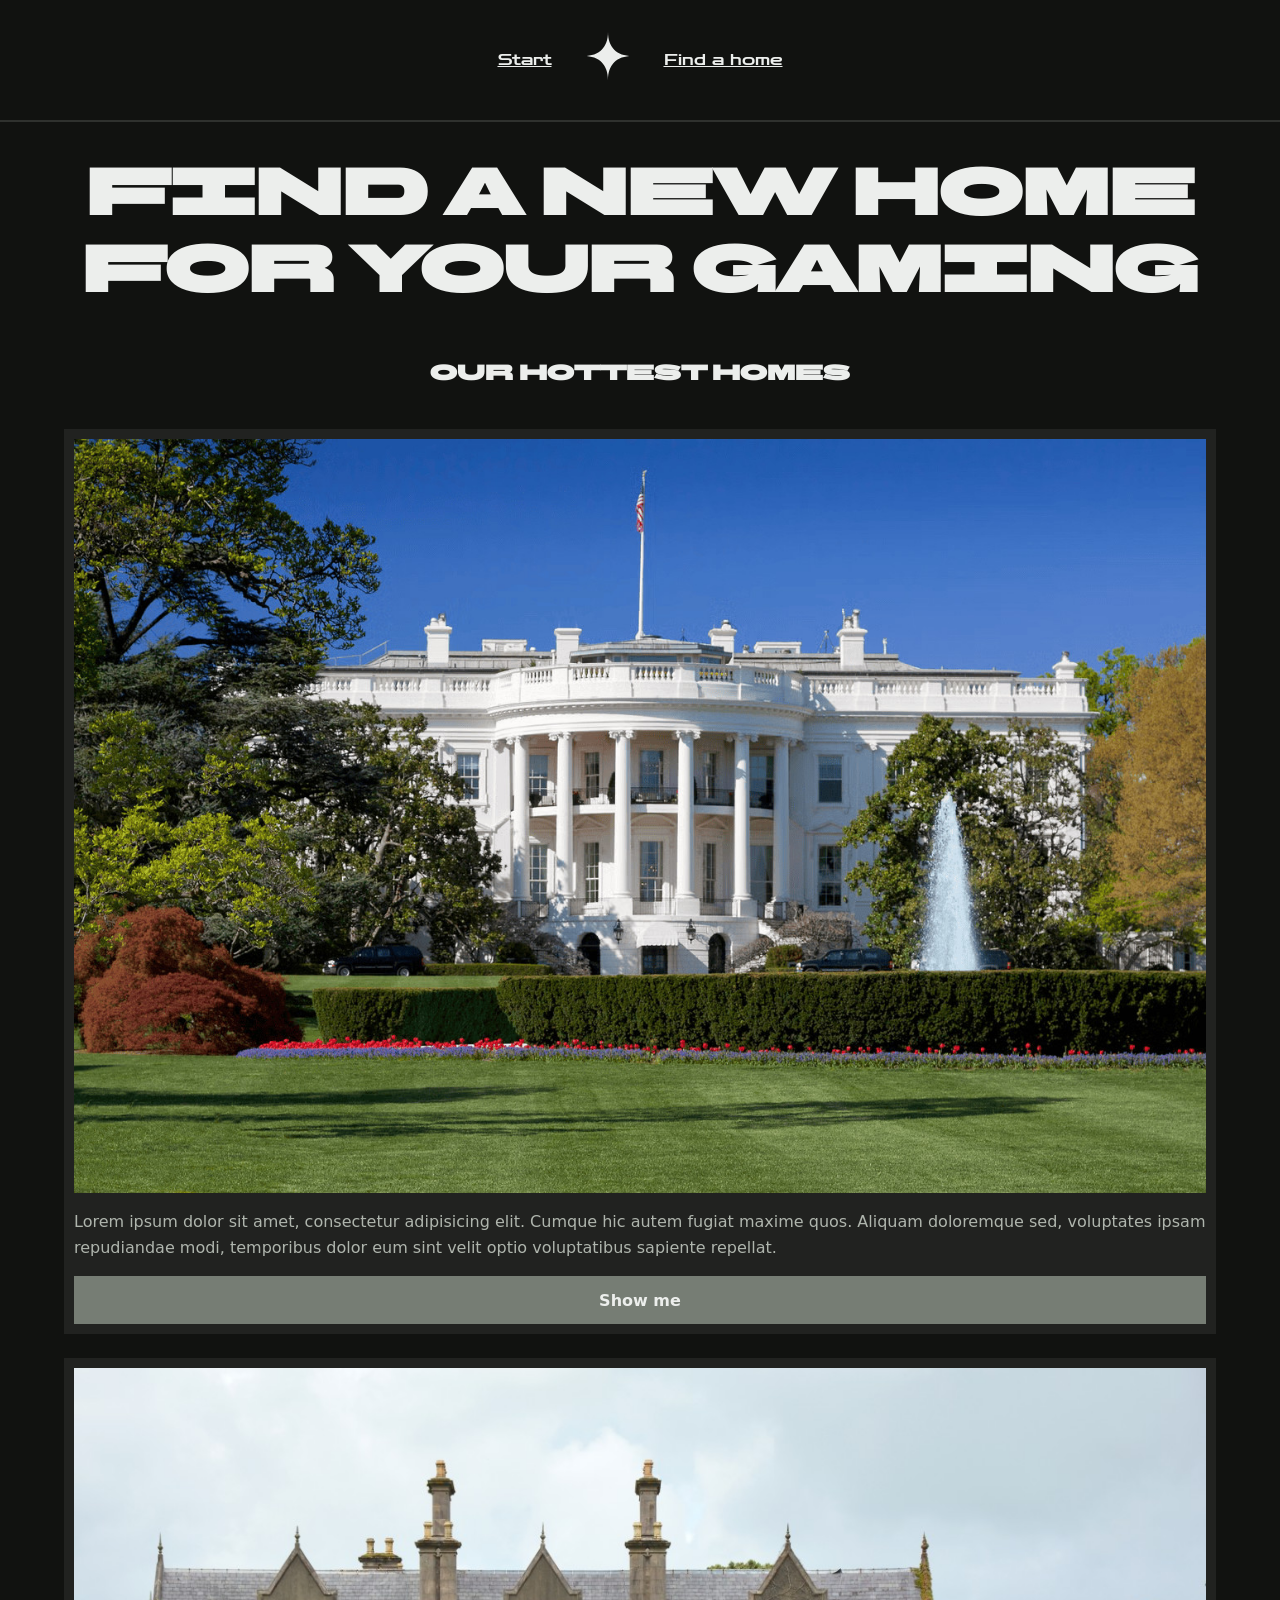
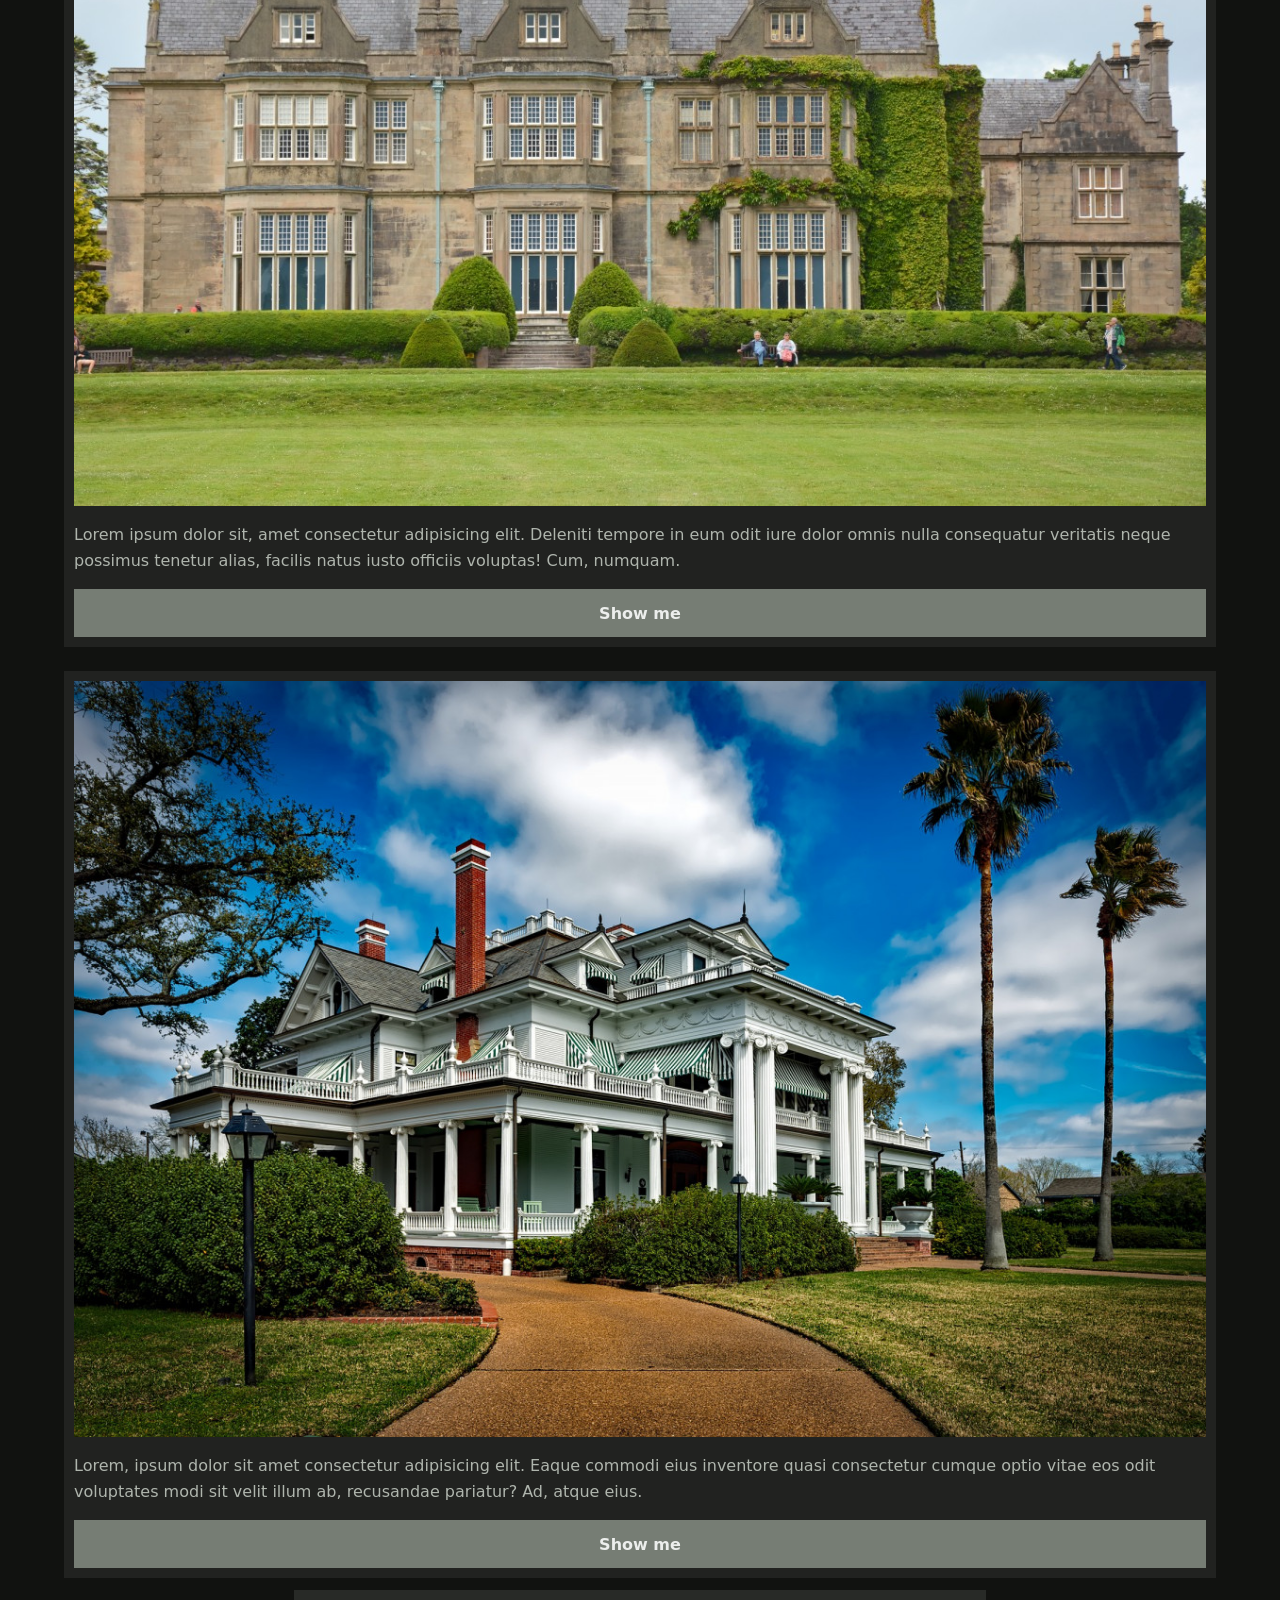
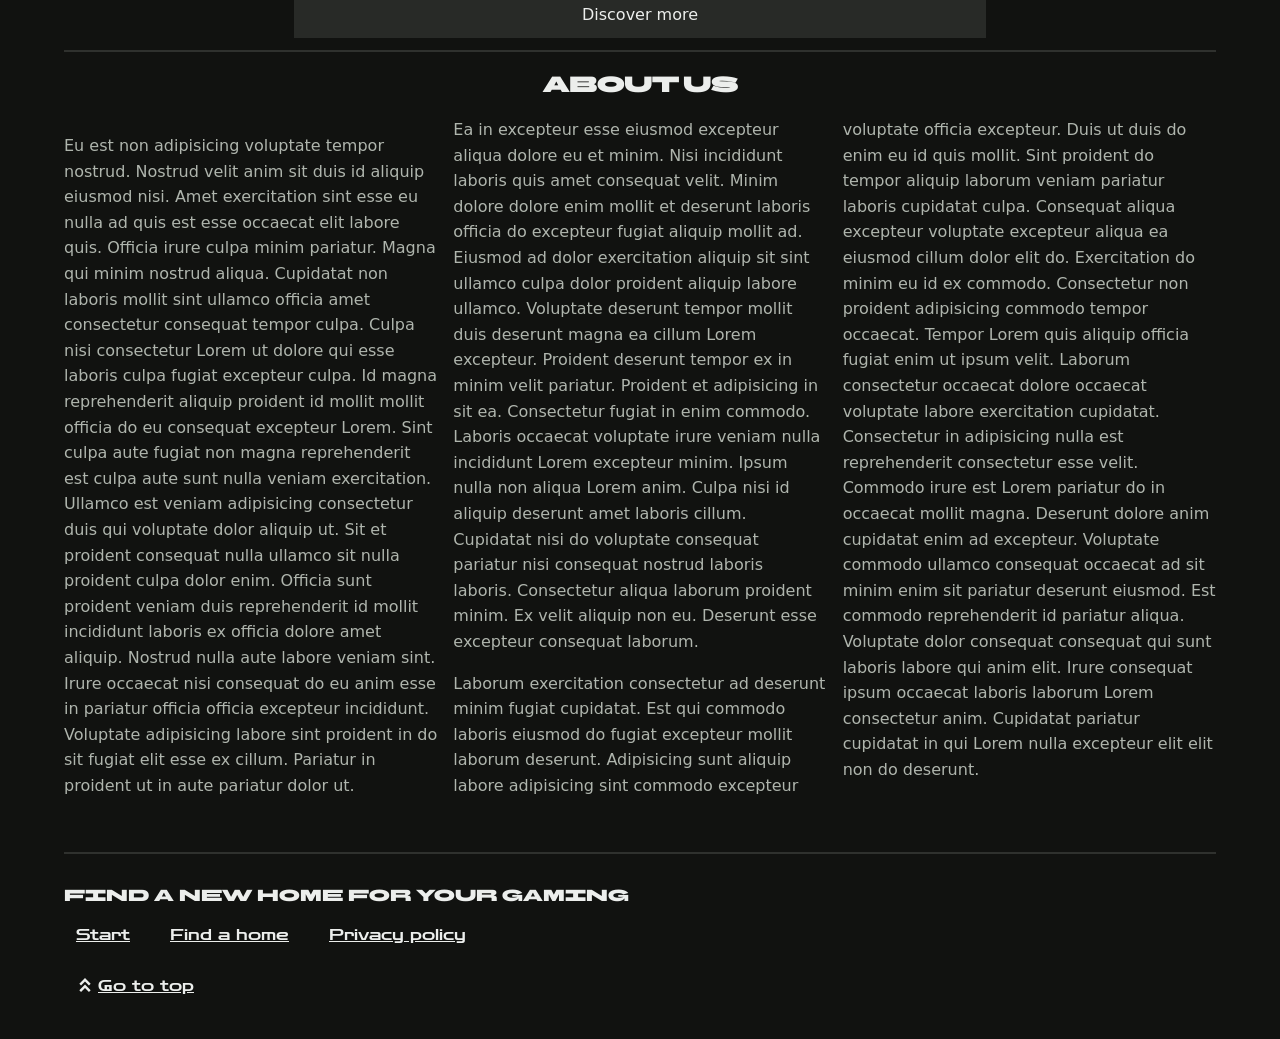
==== index.html @ 8af38e70 "Modify hero and add "About us" section" ====
<!doctype html>
<html lang="en">
	<head>
		<meta charset="UTF-8" />
		<meta name="viewport" content="width=device-width, initial-scale=1.0" />
		<title>RUNNING GRAVITY</title>
		<link rel="icon" type="image/svg+xml" href="/favicon.svg" />

		<link rel="stylesheet" href="styles/global.css" />
		<link rel="stylesheet" href="styles/index.css" />
	</head>
	<body>
		<header id="top">
			<nav>
				<ul>
					<li><a href="/">Start</a></li>
					<li>
						<a href="/" class="logo">
							<svg
								fill="none"
								height="48"
								viewBox="0 0 48 48"
								width="48"
								xmlns="http://www.w3.org/2000/svg"
							>
								<title>Running Gravity logo</title>
								<path
									clip-rule="evenodd"
									d="m0 24c15.2548 0 24-8.7452 24-24 0 15.2548 8.7452 24 24 24-15.2548 0-24 8.7452-24 24 0-15.2548-8.7452-24-24-24z"
									fill="currentcolor"
									fill-rule="evenodd"
								/>
							</svg>
						</a>
					</li>
					<li><a href="/homes.html">Find a home</a></li>
				</ul>
			</nav>
		</header>
		<main>
			<h1>Find a new home for your gaming</h1>
			<section class="hero">
				<h2>Our hottest homes</h2>

				<div class="card-holder">
					<div class="card">
						<img src="images/white-house.jpg" alt="" />
						<div>
							<p>
								Lorem ipsum dolor sit amet, consectetur
								adipisicing elit. Cumque hic autem fugiat maxime
								quos. Aliquam doloremque sed, voluptates ipsam
								repudiandae modi, temporibus dolor eum sint
								velit optio voluptatibus sapiente repellat.
							</p>

							<div class="buttons">
								<a class="btn btn-primary" href="/buy.html">
									Show me
								</a>
							</div>
						</div>
					</div>
					<div class="card">
						<img src="images/manor-house.jpg" alt="" />
						<div>
							<p>
								Lorem ipsum dolor sit, amet consectetur
								adipisicing elit. Deleniti tempore in eum odit
								iure dolor omnis nulla consequatur veritatis
								neque possimus tenetur alias, facilis natus
								iusto officiis voluptas! Cum, numquam.
							</p>
							<div class="buttons">
								<a class="btn btn-primary" href="/buy.html">
									Show me
								</a>
							</div>
						</div>
					</div>
					<div class="card">
						<img src="images/historic-palm-trees.jpg" alt="" />
						<div>
							<p>
								Lorem, ipsum dolor sit amet consectetur
								adipisicing elit. Eaque commodi eius inventore
								quasi consectetur cumque optio vitae eos odit
								voluptates modi sit velit illum ab, recusandae
								pariatur? Ad, atque eius.
							</p>
							<div class="buttons">
								<a class="btn btn-primary" href="/buy.html">
									Show me
								</a>
							</div>
						</div>
					</div>
				</div>

				<div class="buttons" id="discover">
					<a class="btn btn-secondary" href="/homes.html">
						Discover more
					</a>
				</div>
			</section>

			<section class="information">
				<h2>About Us</h2>

				<div>
					<p>
						Eu est non adipisicing voluptate tempor nostrud. Nostrud
						velit anim sit duis id aliquip eiusmod nisi. Amet
						exercitation sint esse eu nulla ad quis est esse
						occaecat elit labore quis. Officia irure culpa minim
						pariatur. Magna qui minim nostrud aliqua. Cupidatat non
						laboris mollit sint ullamco officia amet consectetur
						consequat tempor culpa. Culpa nisi consectetur Lorem ut
						dolore qui esse laboris culpa fugiat excepteur culpa. Id
						magna reprehenderit aliquip proident id mollit mollit
						officia do eu consequat excepteur Lorem. Sint culpa aute
						fugiat non magna reprehenderit est culpa aute sunt nulla
						veniam exercitation. Ullamco est veniam adipisicing
						consectetur duis qui voluptate dolor aliquip ut. Sit et
						proident consequat nulla ullamco sit nulla proident
						culpa dolor enim. Officia sunt proident veniam duis
						reprehenderit id mollit incididunt laboris ex officia
						dolore amet aliquip. Nostrud nulla aute labore veniam
						sint. Irure occaecat nisi consequat do eu anim esse in
						pariatur officia officia excepteur incididunt. Voluptate
						adipisicing labore sint proident in do sit fugiat elit
						esse ex cillum. Pariatur in proident ut in aute pariatur
						dolor ut.
					</p>

					<p>
						Ea in excepteur esse eiusmod excepteur aliqua dolore eu
						et minim. Nisi incididunt laboris quis amet consequat
						velit. Minim dolore dolore enim mollit et deserunt
						laboris officia do excepteur fugiat aliquip mollit ad.
						Eiusmod ad dolor exercitation aliquip sit sint ullamco
						culpa dolor proident aliquip labore ullamco. Voluptate
						deserunt tempor mollit duis deserunt magna ea cillum
						Lorem excepteur. Proident deserunt tempor ex in minim
						velit pariatur. Proident et adipisicing in sit ea.
						Consectetur fugiat in enim commodo. Laboris occaecat
						voluptate irure veniam nulla incididunt Lorem excepteur
						minim. Ipsum nulla non aliqua Lorem anim. Culpa nisi id
						aliquip deserunt amet laboris cillum. Cupidatat nisi do
						voluptate consequat pariatur nisi consequat nostrud
						laboris laboris. Consectetur aliqua laborum proident
						minim. Ex velit aliquip non eu. Deserunt esse excepteur
						consequat laborum.
					</p>

					<p>
						Laborum exercitation consectetur ad deserunt minim
						fugiat cupidatat. Est qui commodo laboris eiusmod do
						fugiat excepteur mollit laborum deserunt. Adipisicing
						sunt aliquip labore adipisicing sint commodo excepteur
						voluptate officia excepteur. Duis ut duis do enim eu id
						quis mollit. Sint proident do tempor aliquip laborum
						veniam pariatur laboris cupidatat culpa. Consequat
						aliqua excepteur voluptate excepteur aliqua ea eiusmod
						cillum dolor elit do. Exercitation do minim eu id ex
						commodo. Consectetur non proident adipisicing commodo
						tempor occaecat. Tempor Lorem quis aliquip officia
						fugiat enim ut ipsum velit. Laborum consectetur occaecat
						dolore occaecat voluptate labore exercitation cupidatat.
						Consectetur in adipisicing nulla est reprehenderit
						consectetur esse velit. Commodo irure est Lorem pariatur
						do in occaecat mollit magna. Deserunt dolore anim
						cupidatat enim ad excepteur. Voluptate commodo ullamco
						consequat occaecat ad sit minim enim sit pariatur
						deserunt eiusmod. Est commodo reprehenderit id pariatur
						aliqua. Voluptate dolor consequat consequat qui sunt
						laboris labore qui anim elit. Irure consequat ipsum
						occaecat laboris laborum Lorem consectetur anim.
						Cupidatat pariatur cupidatat in qui Lorem nulla
						excepteur elit elit non do deserunt.
					</p>
				</div>
			</section>
		</main>
		<footer>
			<div class="slogan">Find a new home for your gaming</div>
			<div class="links">
				<a href="/">Start</a>
				<a href="/homes.html">Find a home</a>
				<a href="/privacy-policy.html">Privacy policy</a>
			</div>
			<div class="links">
				<a href="#top">
					<svg
						xmlns="http://www.w3.org/2000/svg"
						viewBox="1 1 18 18"
						height="18px"
						width="18px"
						fill="currentColor"
					>
						<title>Up arrow</title>
						<path
							d="M6.06,17L4.33,15.25L10,9.58l5.67,5.67L13.94,17L10,13.04L6.06,17Zm0-6.58L4.33,8.69L10,3l5.67,5.69l-1.73,1.73L10,6.46L6.06,10.42Z"
						/>
					</svg>

					Go to top</a
				>
			</div>
		</footer>
	</body>
</html>
---- styles/global.css ----
:root {
	--olive-1: #111210;
	--olive-2: #181917;
	--olive-3: #212220;
	--olive-4: #282a27;
	--olive-5: #2f312e;
	--olive-6: #383a36;
	--olive-7: #454843;
	--olive-8: #5c625b;
	--olive-9: #687066;
	--olive-10: #767d74;
	--olive-11: #afb5ad;
	--olive-12: #eceeec;

	--background-color: var(--olive-1);
	--text-color: var(--olive-11);
	--text-color-contrast: var(--olive-12);

	--title-font-family: "BBH Bartle", sans-serif, system-ui;
	--nav-font-family: "Zen Dots", sans-serif, system-ui;
}

@media (color-gamut: p3) {
	:root {
		--olive-1: color(display-p3 0.067 0.07 0.063);
		--olive-2: color(display-p3 0.095 0.098 0.091);
		--olive-3: color(display-p3 0.131 0.135 0.126);
		--olive-4: color(display-p3 0.158 0.163 0.153);
		--olive-5: color(display-p3 0.186 0.192 0.18);
		--olive-6: color(display-p3 0.221 0.229 0.215);
		--olive-7: color(display-p3 0.273 0.284 0.266);
		--olive-8: color(display-p3 0.365 0.382 0.359);
		--olive-9: color(display-p3 0.414 0.438 0.404);
		--olive-10: color(display-p3 0.467 0.49 0.458);
		--olive-11: color(display-p3 0.69 0.709 0.682);
		--olive-12: color(display-p3 0.927 0.933 0.926);
	}
}

/* latin */
@font-face {
	font-family: "BBH Bartle";
	font-style: normal;
	font-weight: 400;
	font-display: swap;
	src: url("../fonts/bbh-bartle.woff2") format("woff2");
	unicode-range:
		U+0000-00FF, U+0131, U+0152-0153, U+02BB-02BC, U+02C6, U+02DA, U+02DC, U+0304, U+0308, U+0329, U+2000-206F, U+20AC, U+2122, U+2191, U+2193, U+2212, U+2215, U+FEFF, U+FFFD;
}

@font-face {
	font-family: "Zen Dots";
	font-style: normal;
	font-weight: 400;
	font-display: swap;
	src: url("../fonts/ZenDots-Regular.ttf");
	unicode-range:
		U+0000-00FF, U+0131, U+0152-0153, U+02BB-02BC, U+02C6, U+02DA, U+02DC, U+0304, U+0308, U+0329, U+2000-206F, U+20AC, U+2122, U+2191, U+2193, U+2212, U+2215, U+FEFF, U+FFFD;
}

body {
	background-color: var(--background-color);
	color: var(--text-color);
	font-family: system-ui, sans-serif;
}

h1,
h2,
.logo {
	color: var(--text-color-contrast);
	font-family: var(--title-font-family);
	margin: 0;
}

h1 {
	font-size: 1.7rem;
	margin-bottom: 32px;
}

h2 {
	font-size: 1.3rem;
}

h3 {
	color: var(--text-color-contrast);
}

p,
li {
	line-height: 1.6;
	margin-block: 16px;
}

a {
	color: var(--text-color-contrast);
}

a:hover {
	color: var(--text-color);
}

a:focus {
	outline: 1px dotted var(--text-color-contrast);
}

header {
	display: flex;
	flex-direction: column;
	align-items: center;
	margin-bottom: 32px;

	border-bottom: 2px solid var(--olive-5);
}

.logo {
	margin: 0;
	padding: 0;
}

nav ul {
	display: flex;
	align-items: center;
	gap: 32px;
	list-style: none;
	padding: 0;
}

nav ul li a {
	color: var(--text-color-contrast);
	font-family: var(--nav-font-family);
	text-decoration: underline;
}

main,
footer {
	width: 90%;
	max-width: 1400px;
	margin: auto;
}

footer {
	display: flex;
	flex-direction: column;
	gap: 8px;
	margin-top: 48px;
	padding-block: 32px;
	border-top: 2px solid var(--olive-5);
	font-family: var(--nav-font-family);
}

footer .slogan {
	color: var(--text-color-contrast);
	font-family: var(--title-font-family);
}

footer .links {
	display: flex;
	flex-direction: column;
	flex-wrap: wrap;
}

footer .links a {
	display: flex;
	align-items: center;
	gap: 4px;
	padding: 12px;
	width: fit-content;
}

@media screen and (min-width: 420px) {
	footer .links {
		flex-direction: row;
		gap: 16px;
	}
}

.btn {
	display: flex;
	align-items: center;
	padding: 12px 24px;
	background-color: var(--olive-4);
	color: var(--olive-12);
	text-decoration: none;
	min-height: 24px;
}

.btn:hover {
	background-color: var(--olive-3);
}

.btn-primary {
	font-weight: 700;
	background-color: var(--olive-10);
}

.btn-primary:hover {
	background-color: var(--olive-9);
}
---- styles/index.css ----
body {
	height: 100vh;
	margin: 0;
}
main {
	gap: 24px;
	margin: auto;
	justify-content: center;
	align-content: center;
}

h1 {
	font-size: 4rem;
	text-align: center;
}
h2 {
	padding: 20px;
	text-align: center;
}

.card-holder {
	margin-top: 24px;
	display: flex;
	flex-direction: column;
	justify-content: center;
	gap: 24px;
}

.card {
	display: flex;
	flex-direction: column;
	justify-content: space-between;
	background-color: var(--olive-3);
	padding: 10px;
}

.btn {
	display: flex;
	justify-content: center;
	align-items: center;
}

#discover {
	margin: 12px 20%;
}

.hero {
	border-bottom: 2px solid var(--olive-5);
}

.information div {
	columns: 3;
}

@media screen and (min-width: 1400px) {
	main {
		flex-direction: row;
	}
	.card-holder {
		flex-direction: row;
	}
	.card {
		width: 17vw;
	}
}
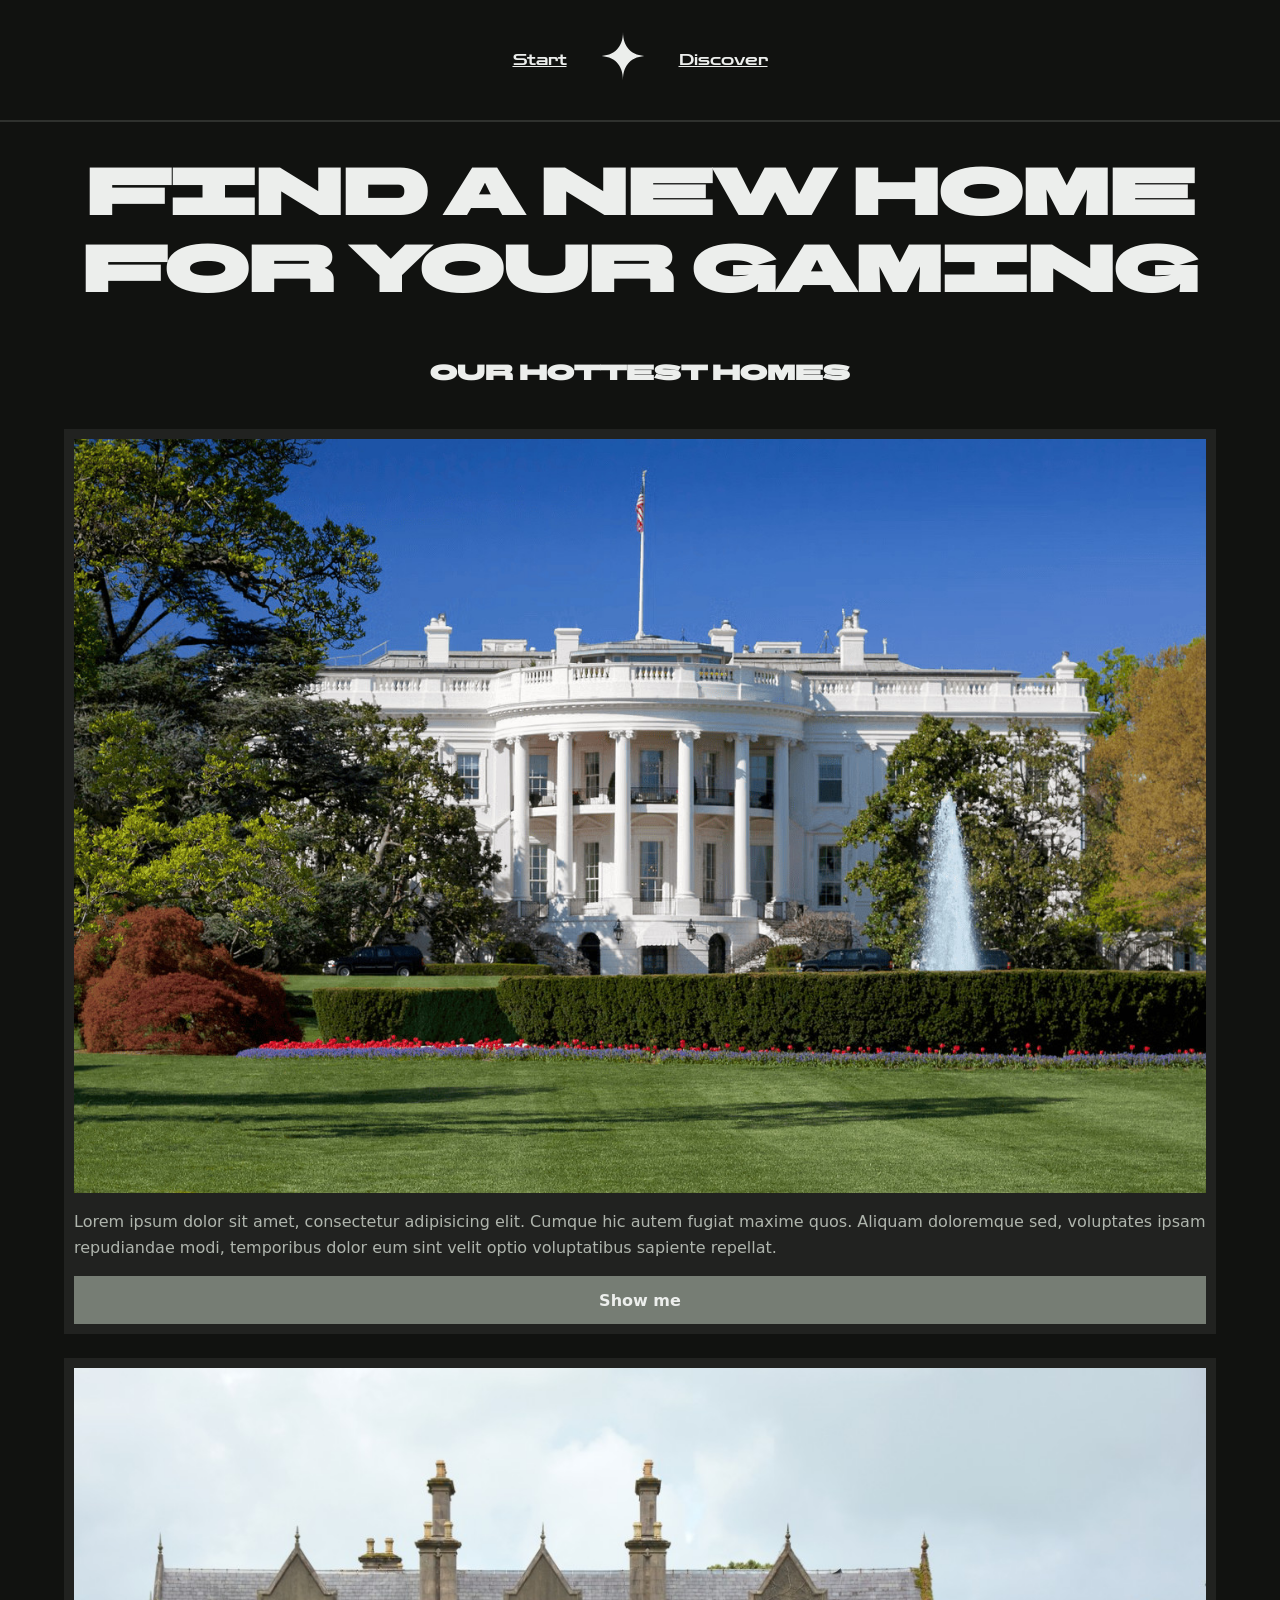
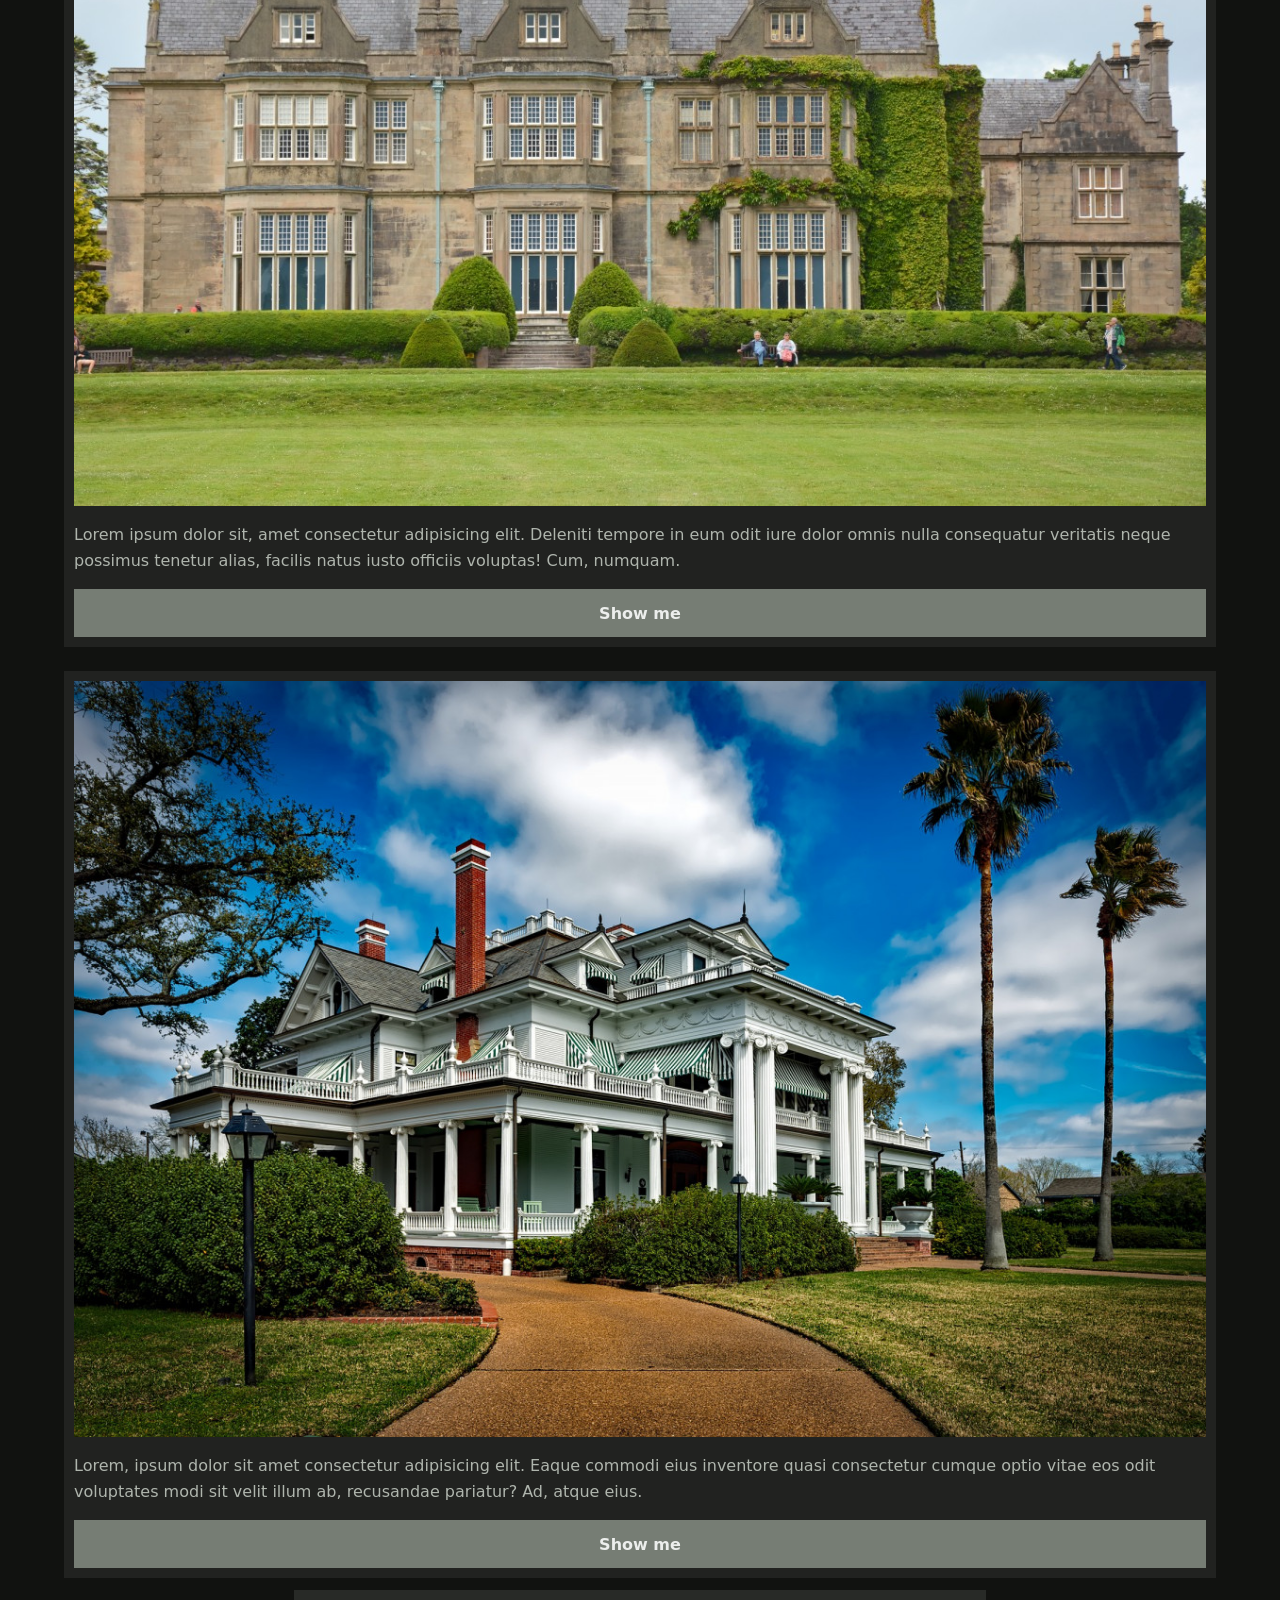
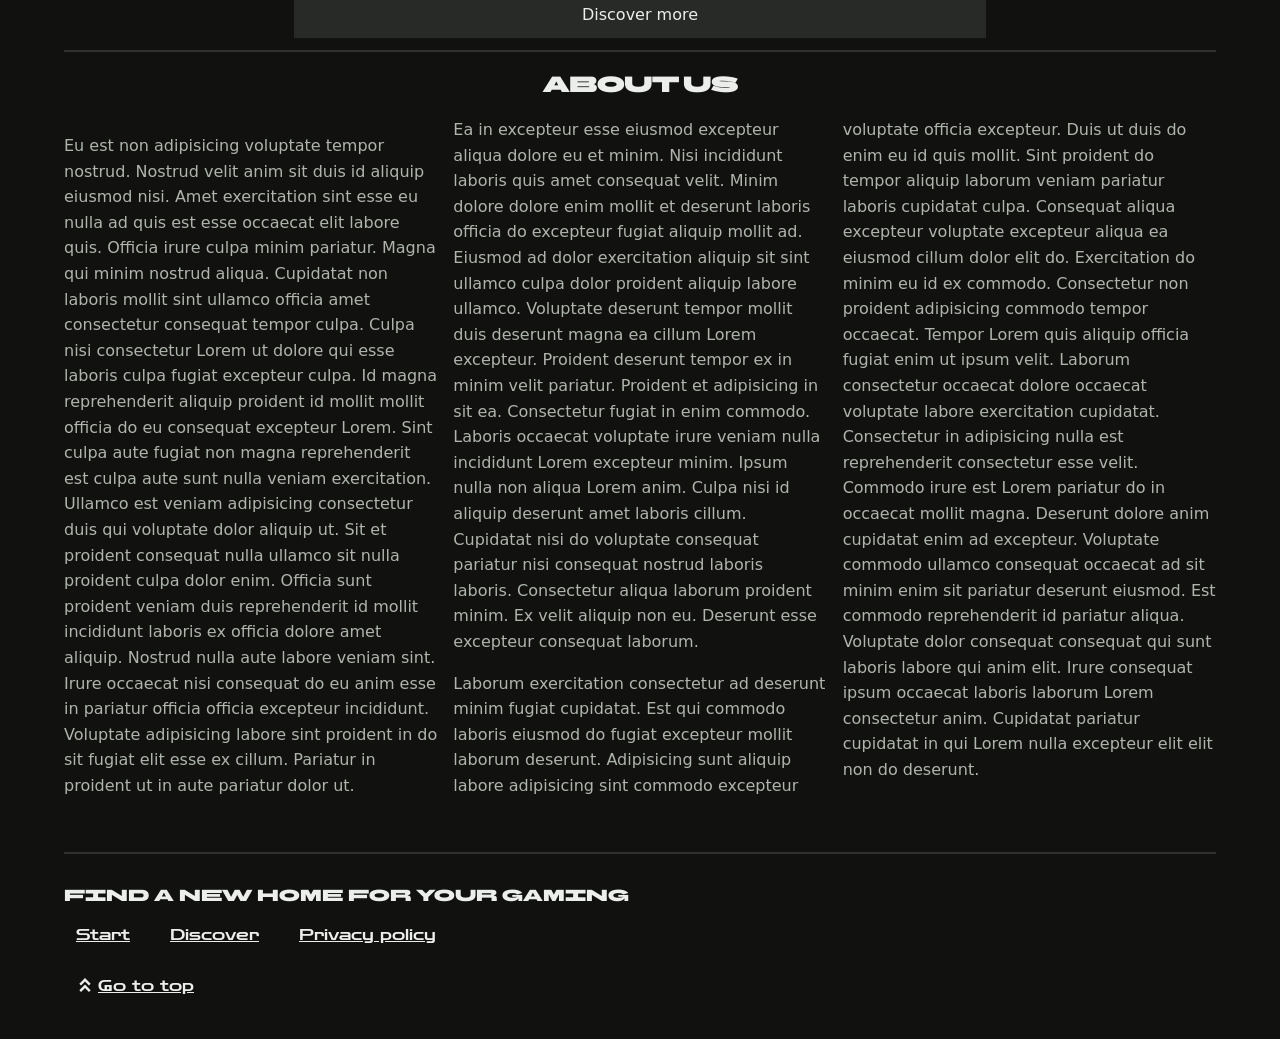
==== commit 1d93a488: "Rename Find a home to "Discover"" ====
--- a/index.html
+++ b/index.html
@@ -33,7 +33,7 @@
 							</svg>
 						</a>
 					</li>
-					<li><a href="/homes.html">Find a home</a></li>
+					<li><a href="/homes.html">Discover</a></li>
 				</ul>
 			</nav>
 		</header>
@@ -186,7 +186,7 @@
 			<div class="slogan">Find a new home for your gaming</div>
 			<div class="links">
 				<a href="/">Start</a>
-				<a href="/homes.html">Find a home</a>
+				<a href="/homes.html">Discover</a>
 				<a href="/privacy-policy.html">Privacy policy</a>
 			</div>
 			<div class="links">
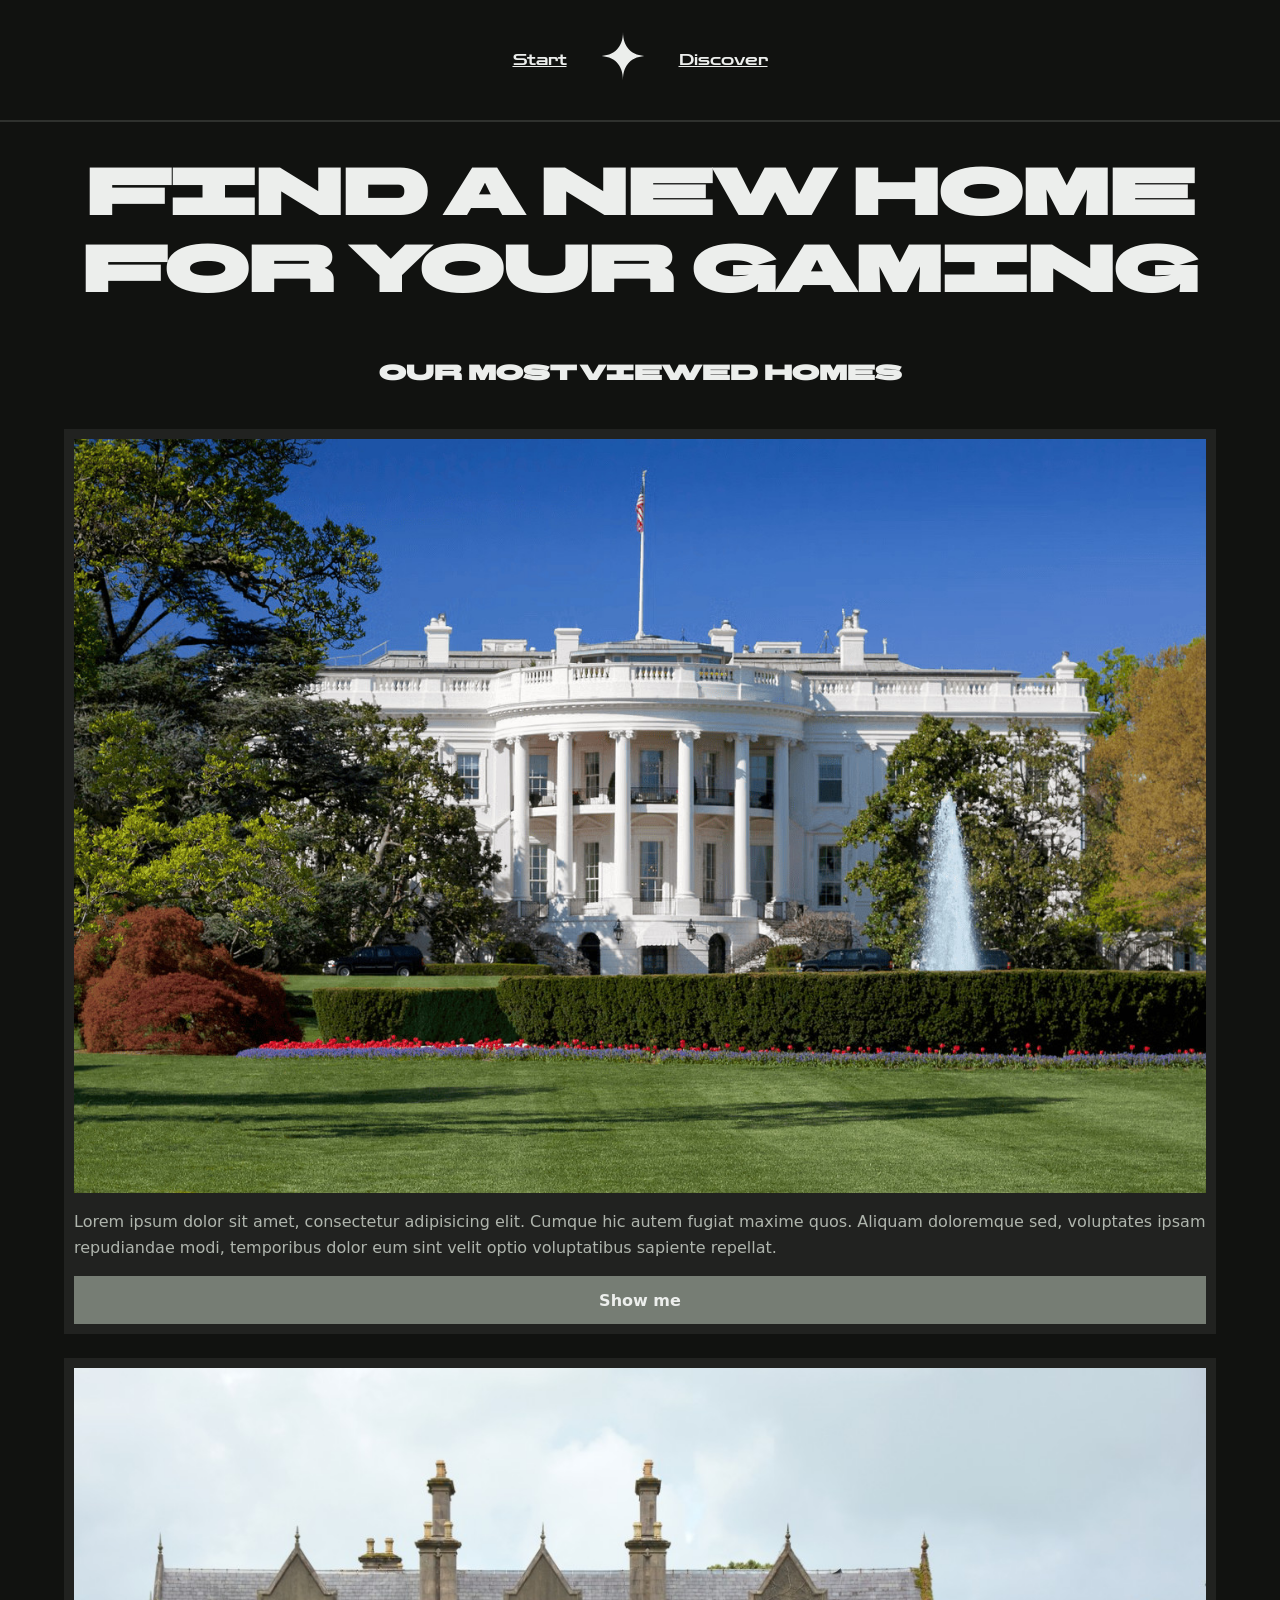
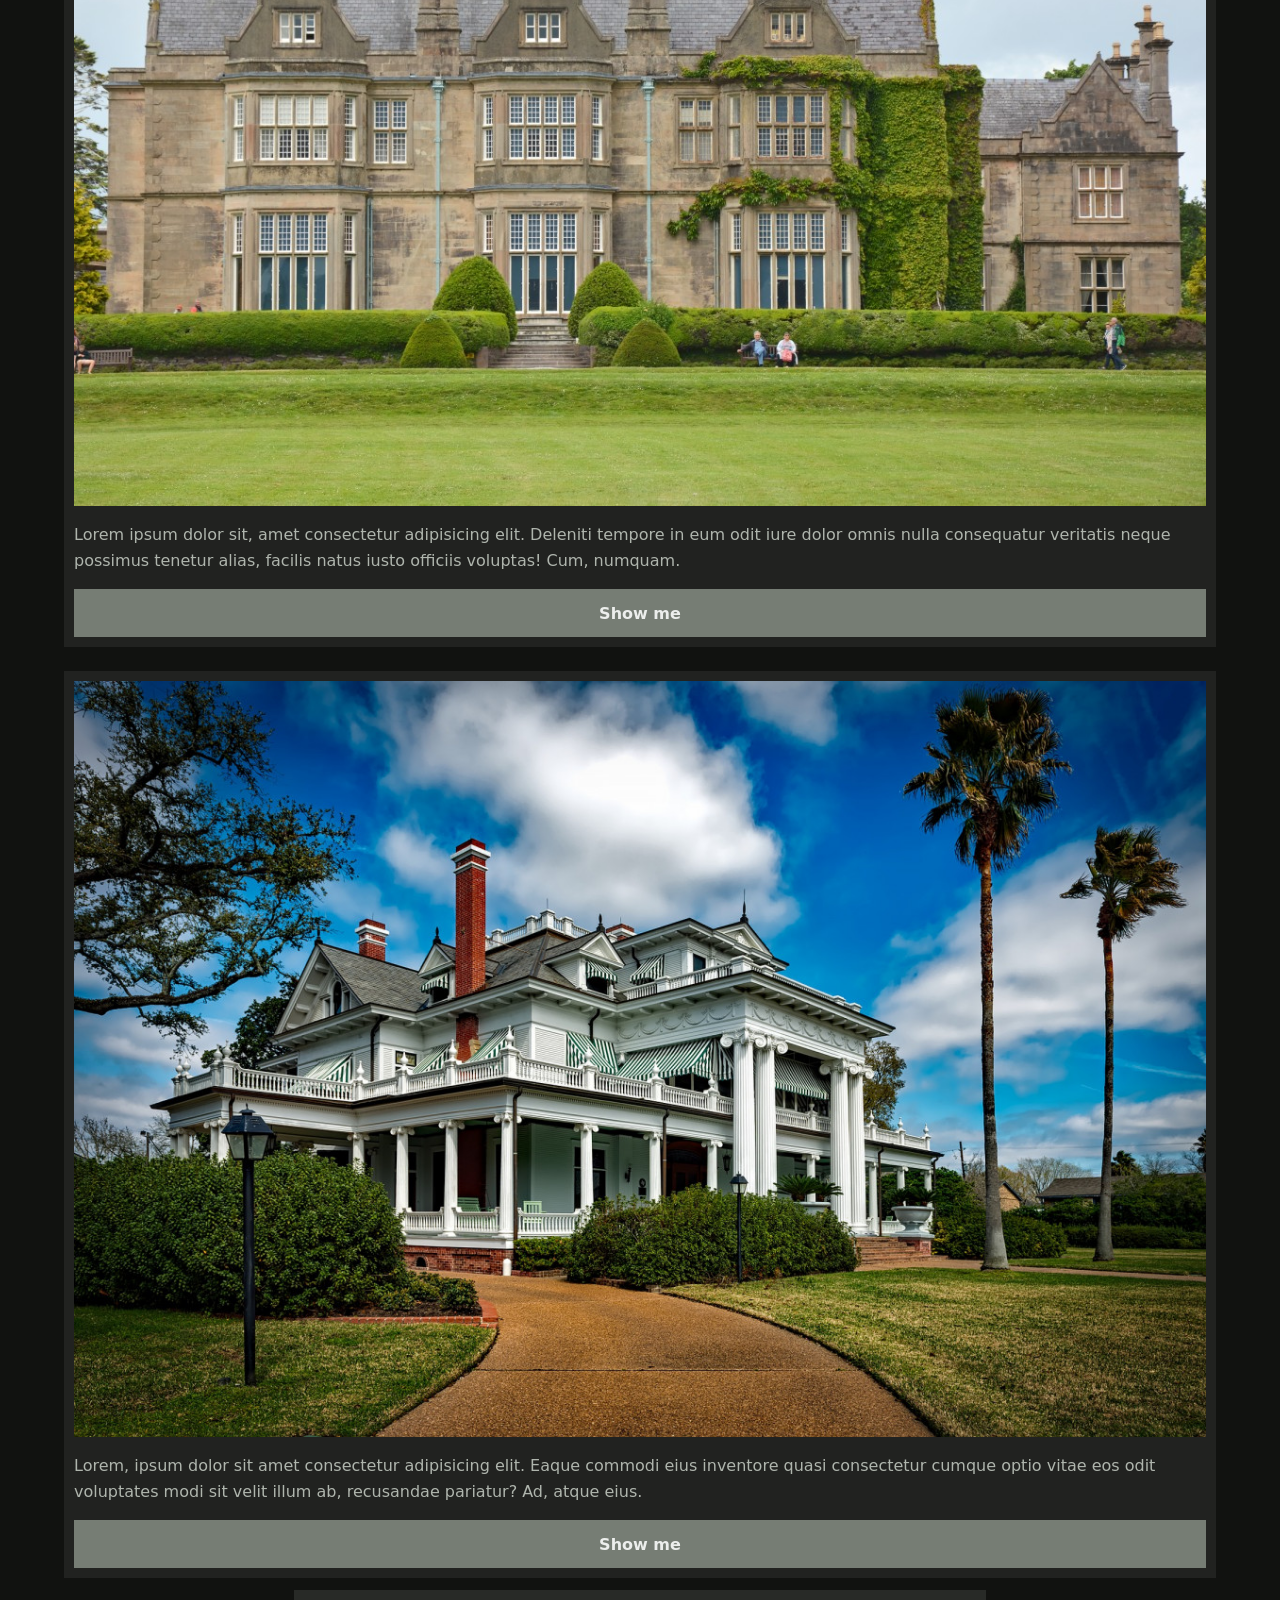
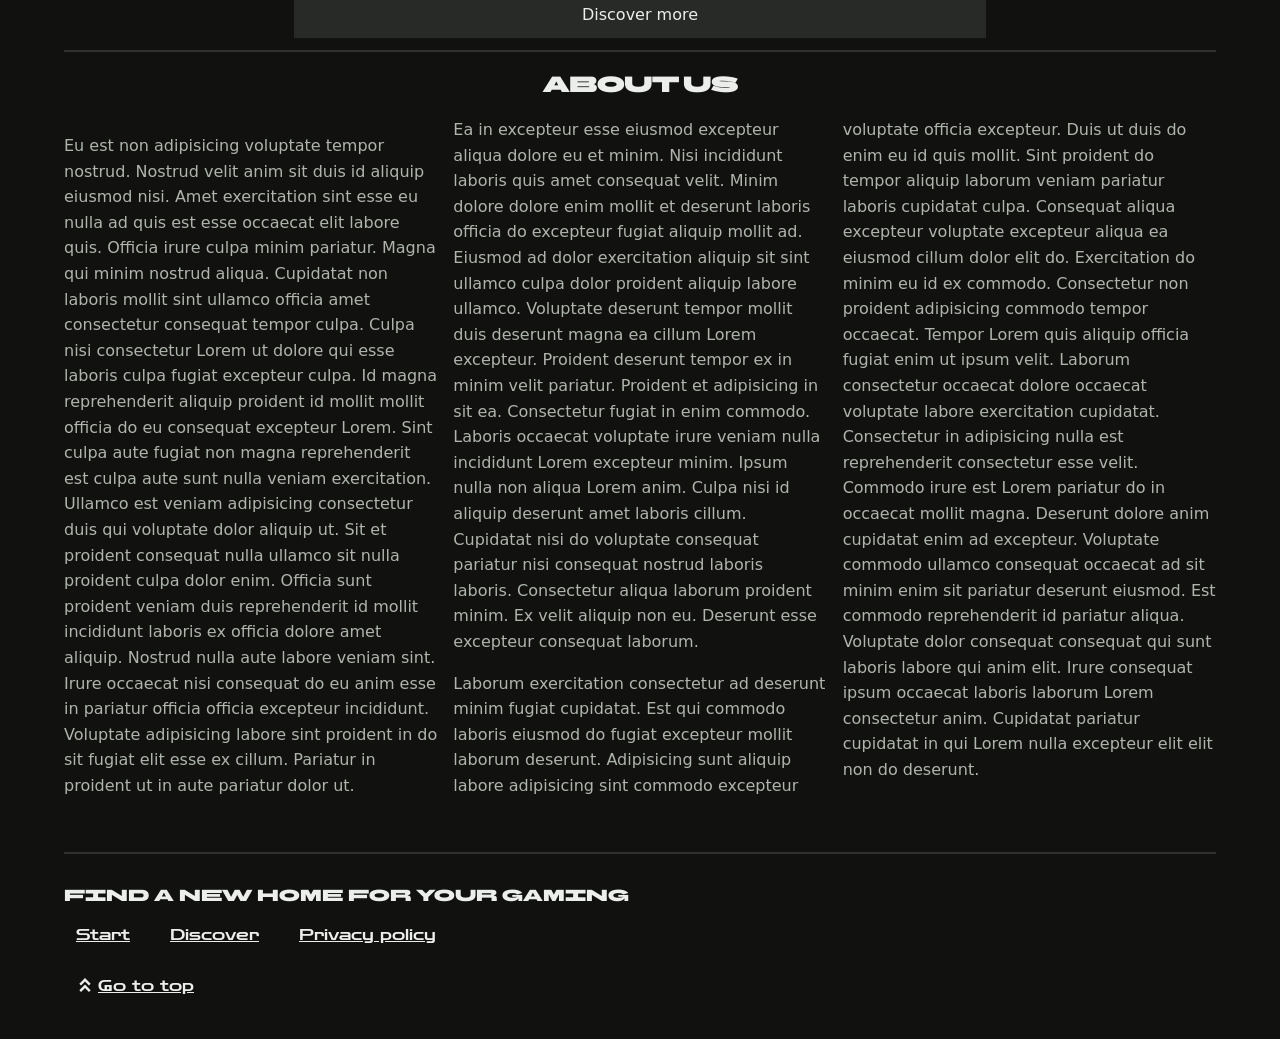
==== commit cd23bc8d: "Change "Our hottest homes" to "Our most viewed homes"" ====
--- a/index.html
+++ b/index.html
@@ -40,7 +40,7 @@
 		<main>
 			<h1>Find a new home for your gaming</h1>
 			<section class="hero">
-				<h2>Our hottest homes</h2>
+				<h2>Our most viewed homes</h2>
 
 				<div class="card-holder">
 					<div class="card">
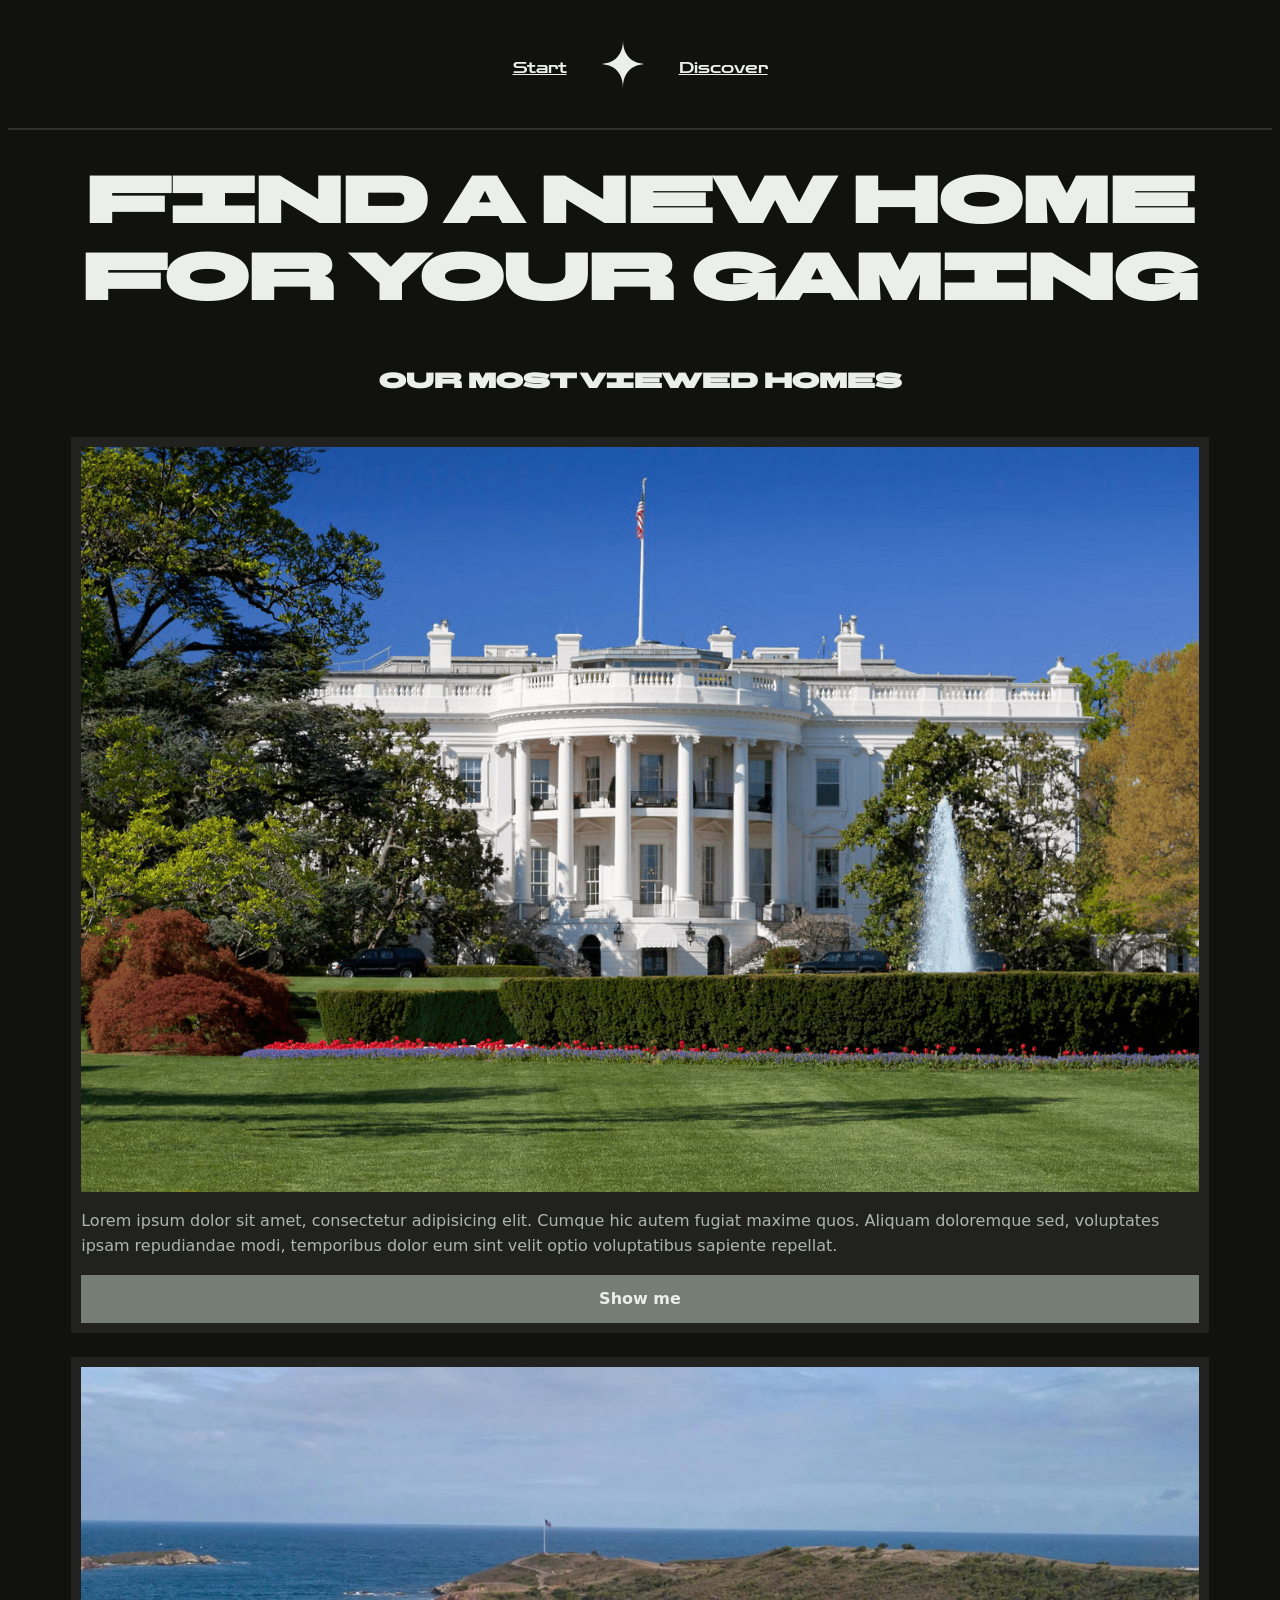
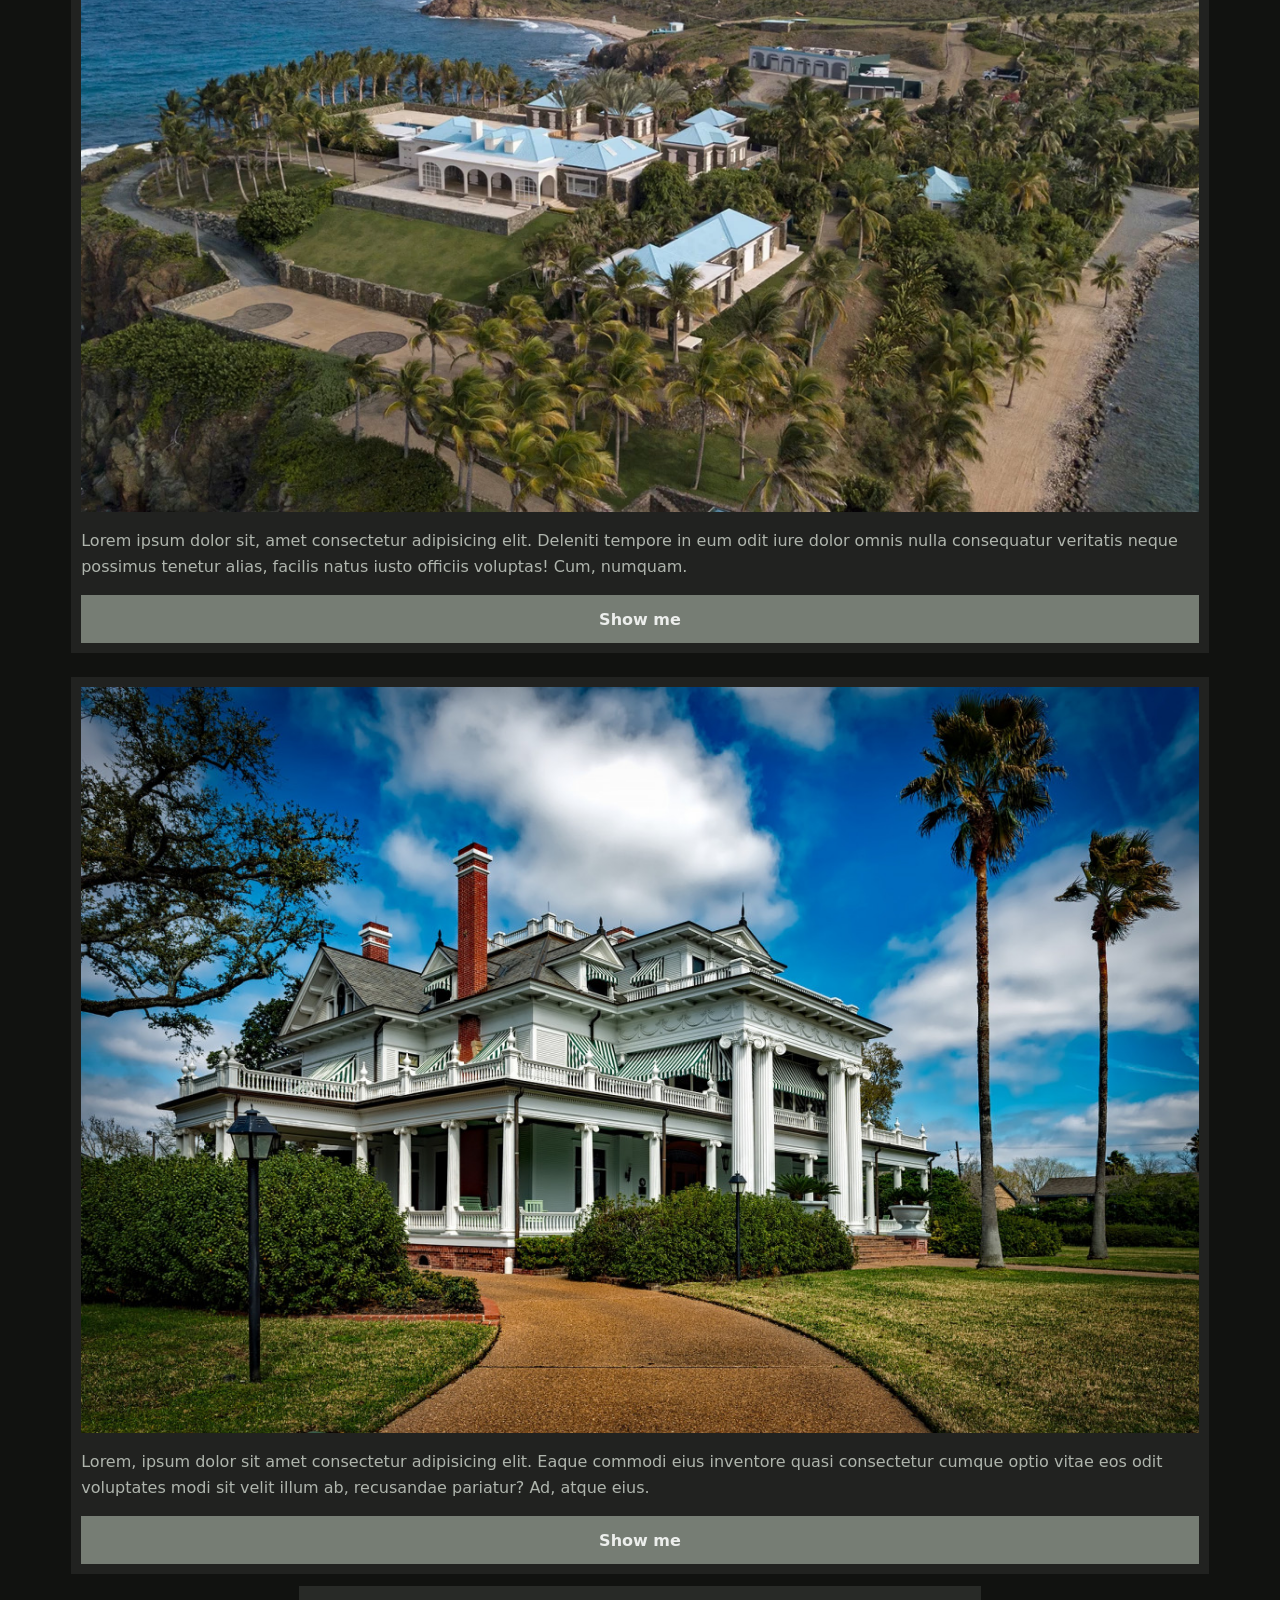
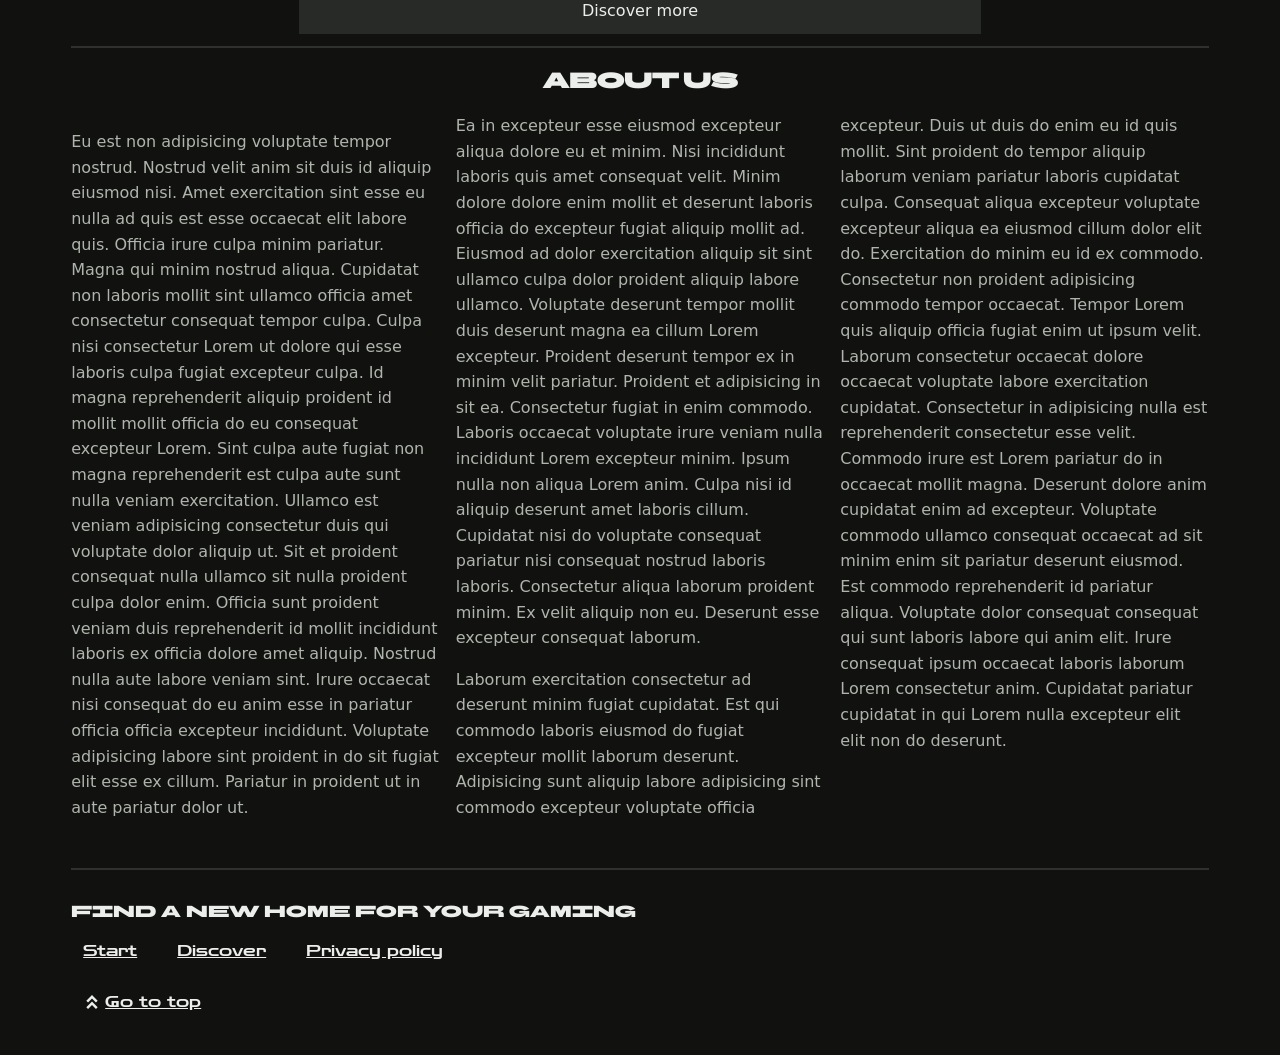
==== commit 3327e6c1: "Add Little Saint James" ====
--- a/index.html
+++ b/index.html
@@ -62,7 +62,7 @@
 						</div>
 					</div>
 					<div class="card">
-						<img src="images/manor-house.jpg" alt="" />
+						<img src="images/little-saint-james.webp" alt="" />
 						<div>
 							<p>
 								Lorem ipsum dolor sit, amet consectetur
--- a/styles/index.css
+++ b/styles/index.css
@@ -1,6 +1,5 @@
 body {
 	height: 100vh;
-	margin: 0;
 }
 main {
 	gap: 24px;
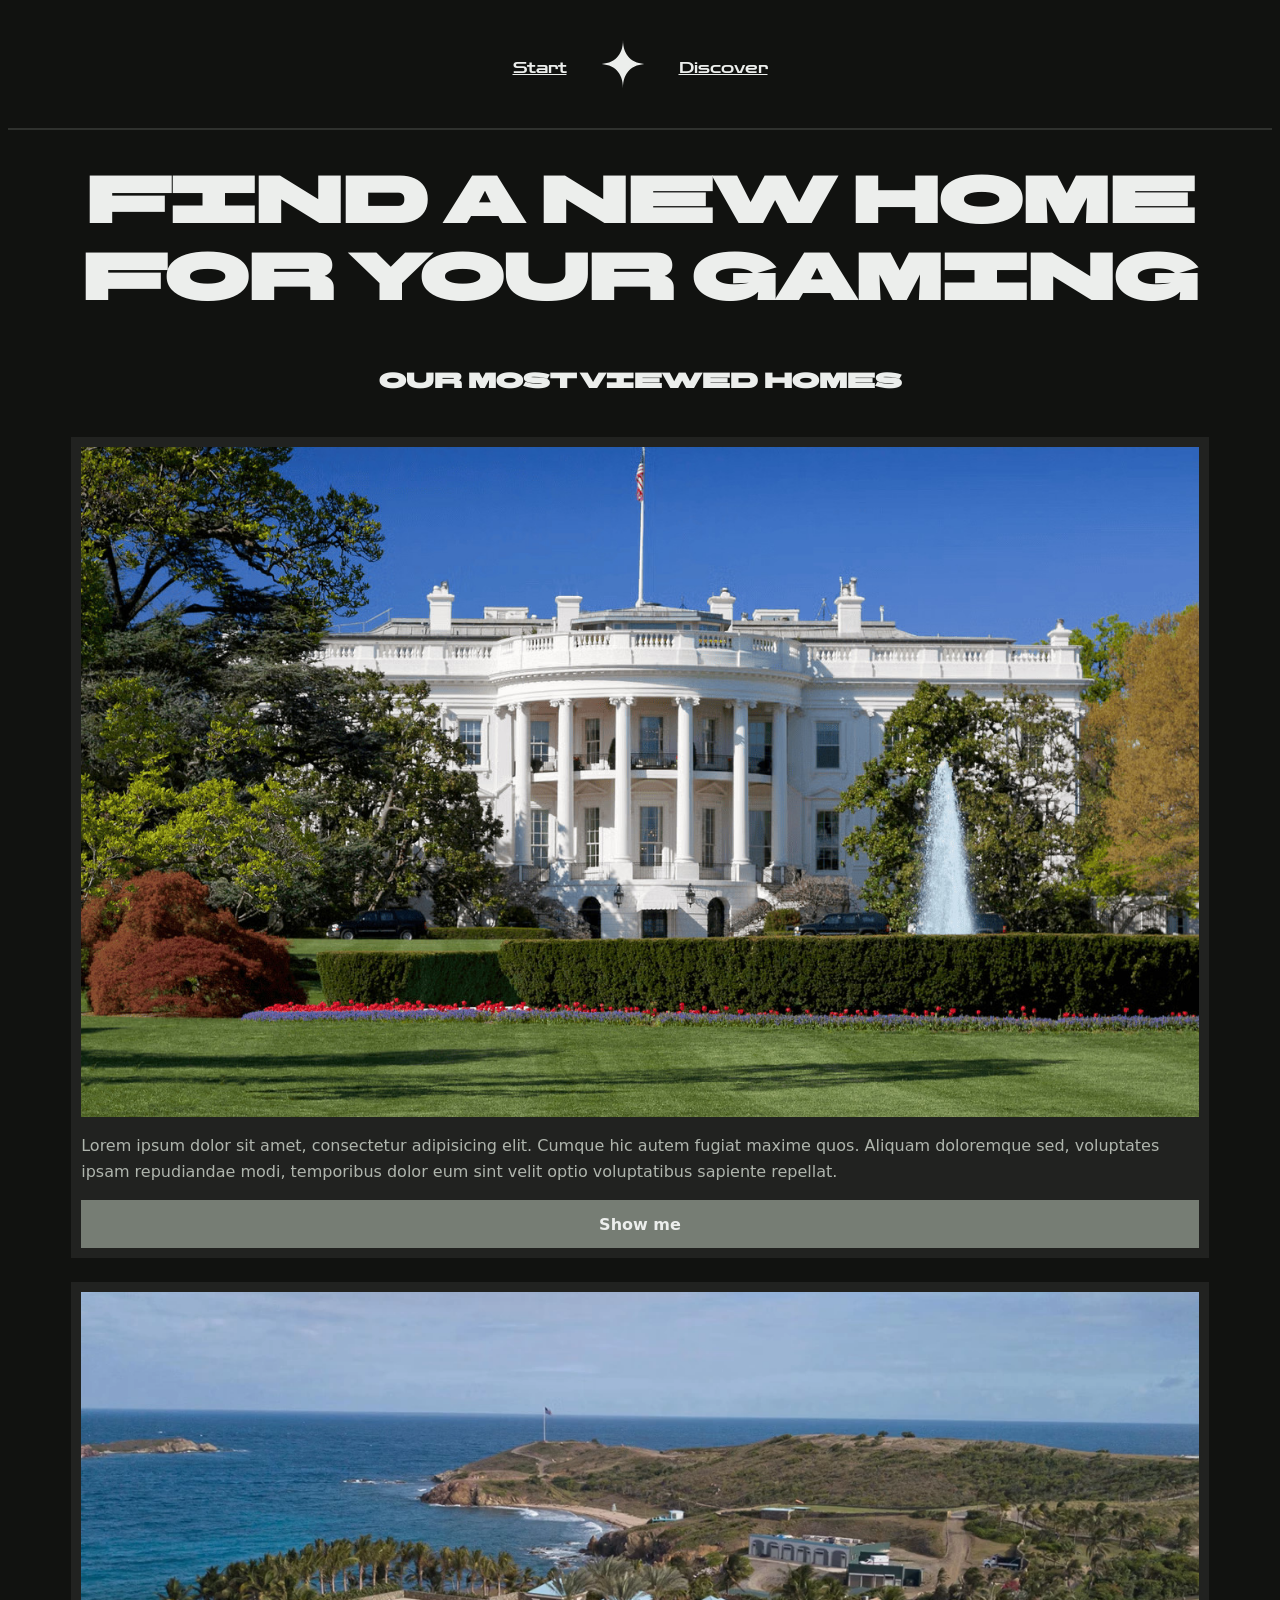
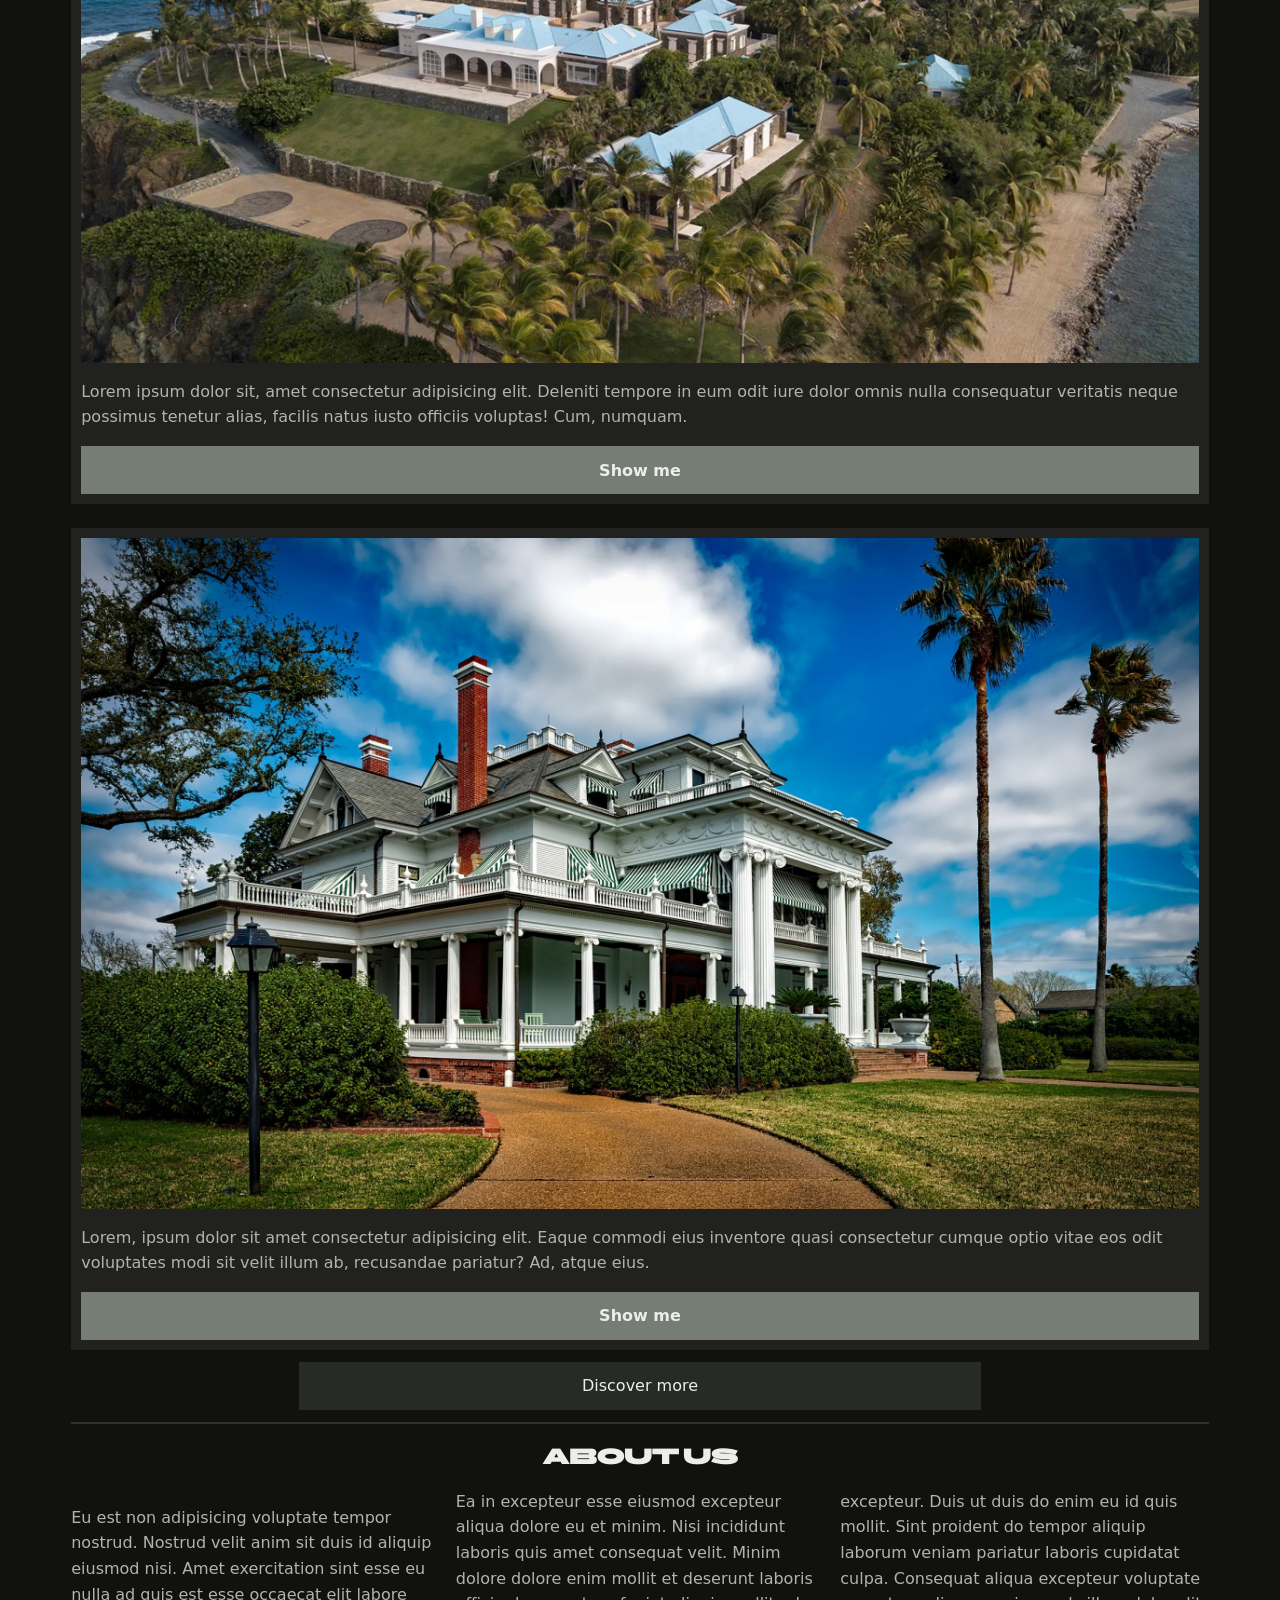
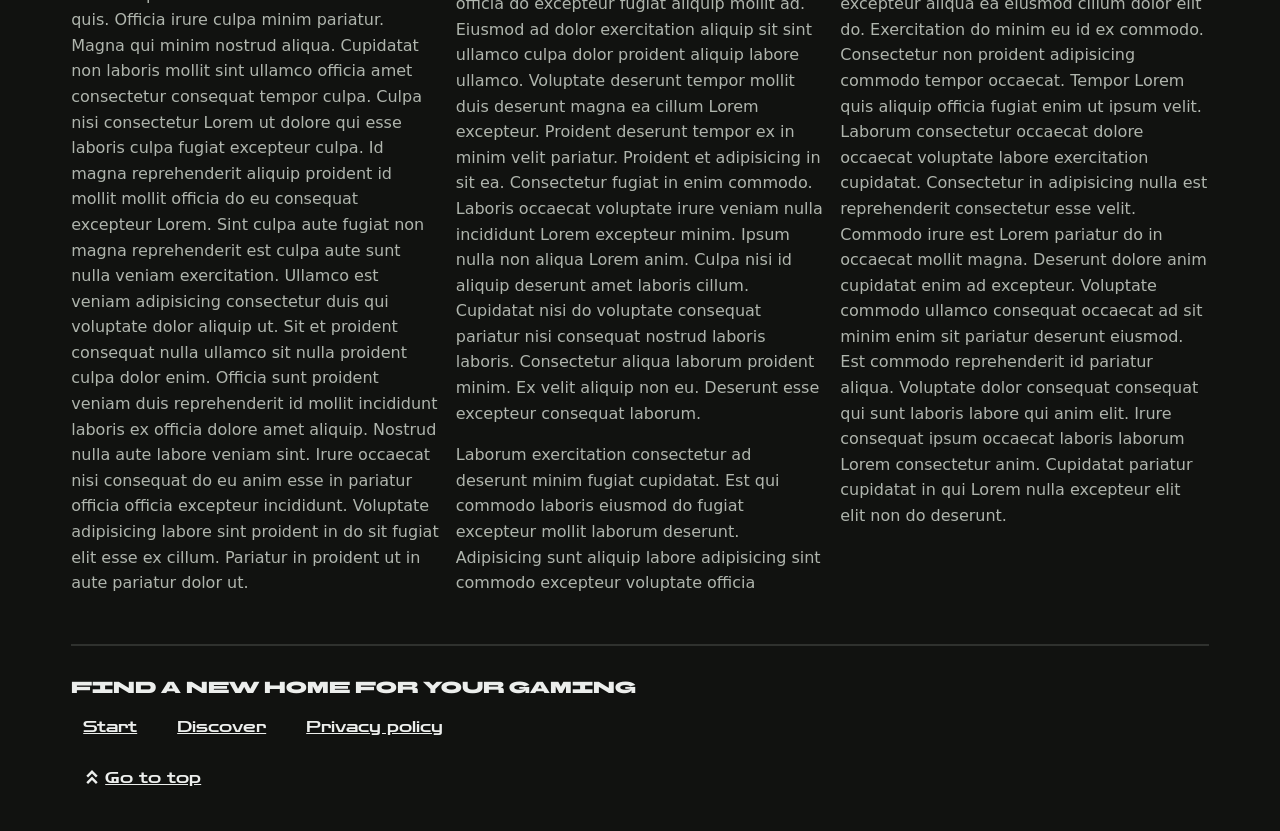
==== commit b4bebe04: "Remove redundant btn-secondary class" ====
--- a/index.html
+++ b/index.html
@@ -98,9 +98,7 @@
 				</div>
 
 				<div class="buttons" id="discover">
-					<a class="btn btn-secondary" href="/homes.html">
-						Discover more
-					</a>
+					<a class="btn" href="/homes.html"> Discover more </a>
 				</div>
 			</section>
 
--- a/styles/index.css
+++ b/styles/index.css
@@ -33,6 +33,11 @@
 	padding: 10px;
 }
 
+.card img {
+	aspect-ratio: 5 / 3;
+	object-fit: cover;
+}
+
 .btn {
 	display: flex;
 	justify-content: center;
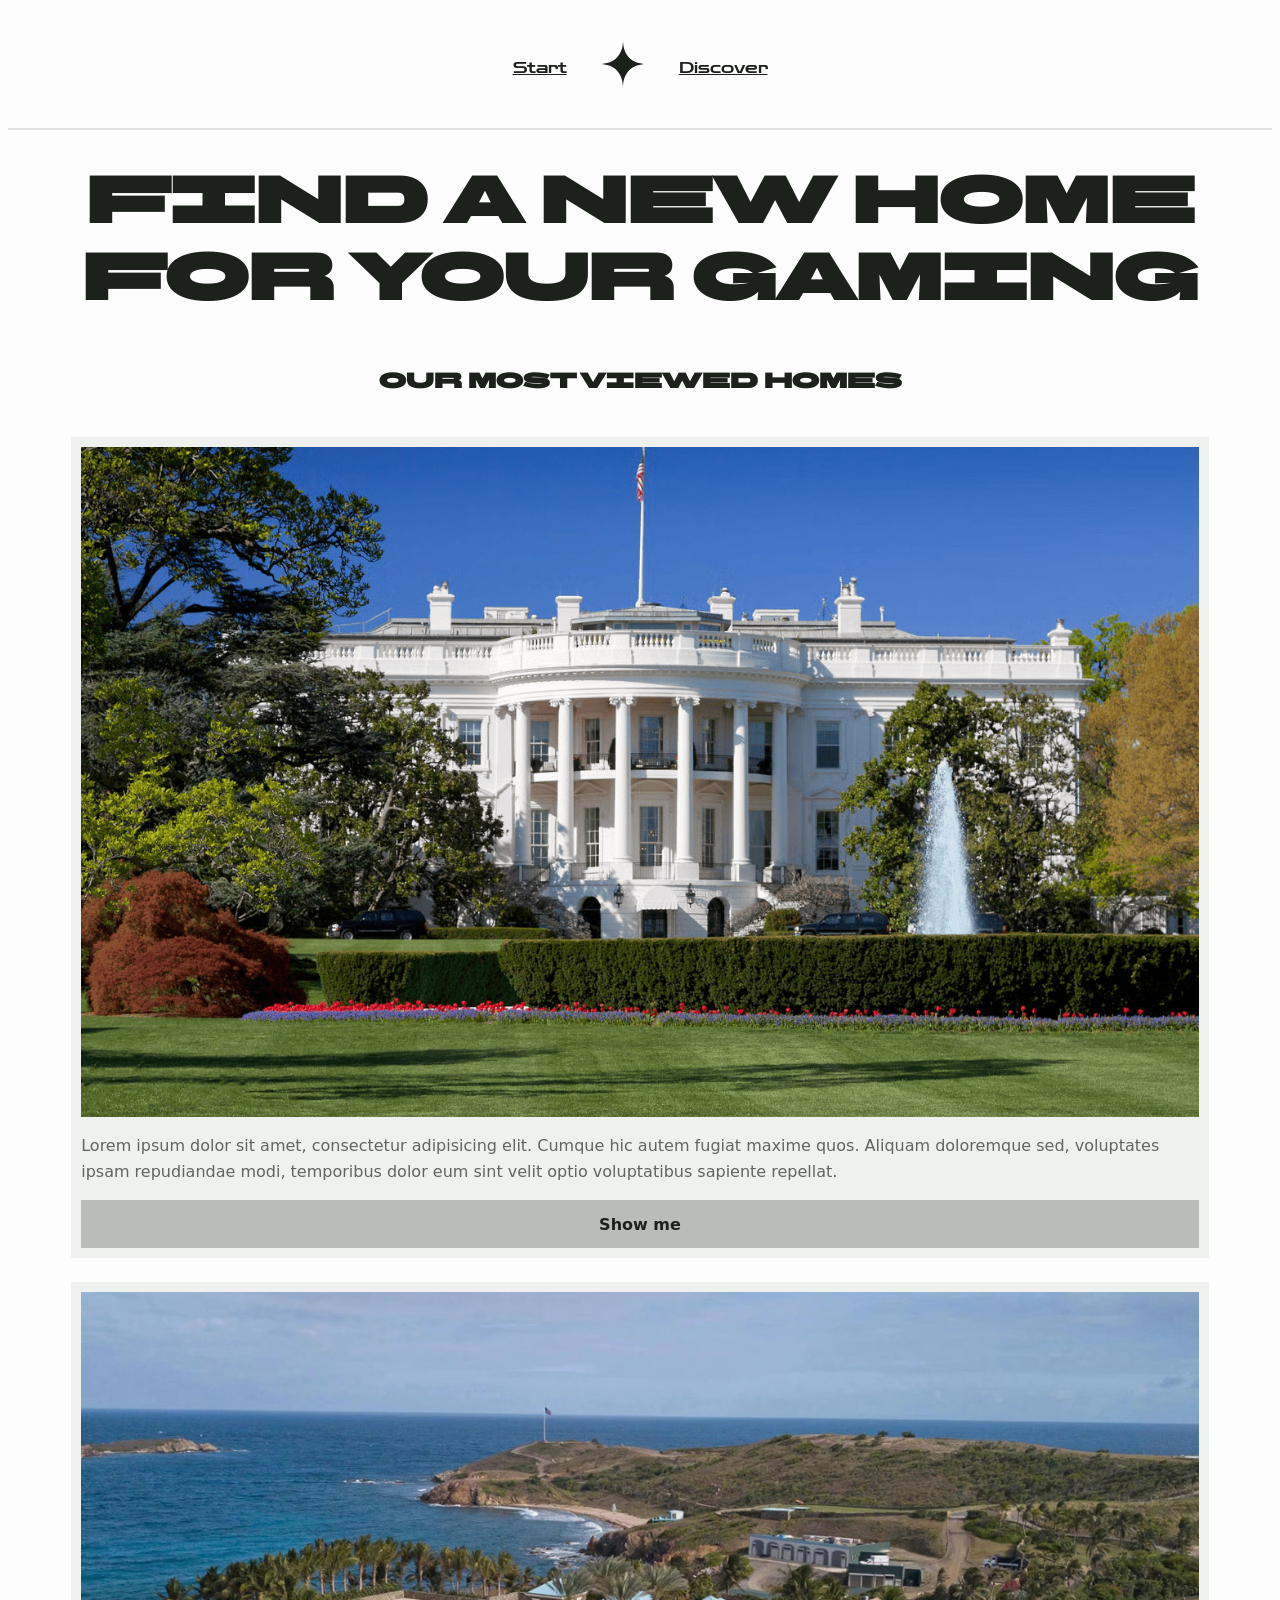
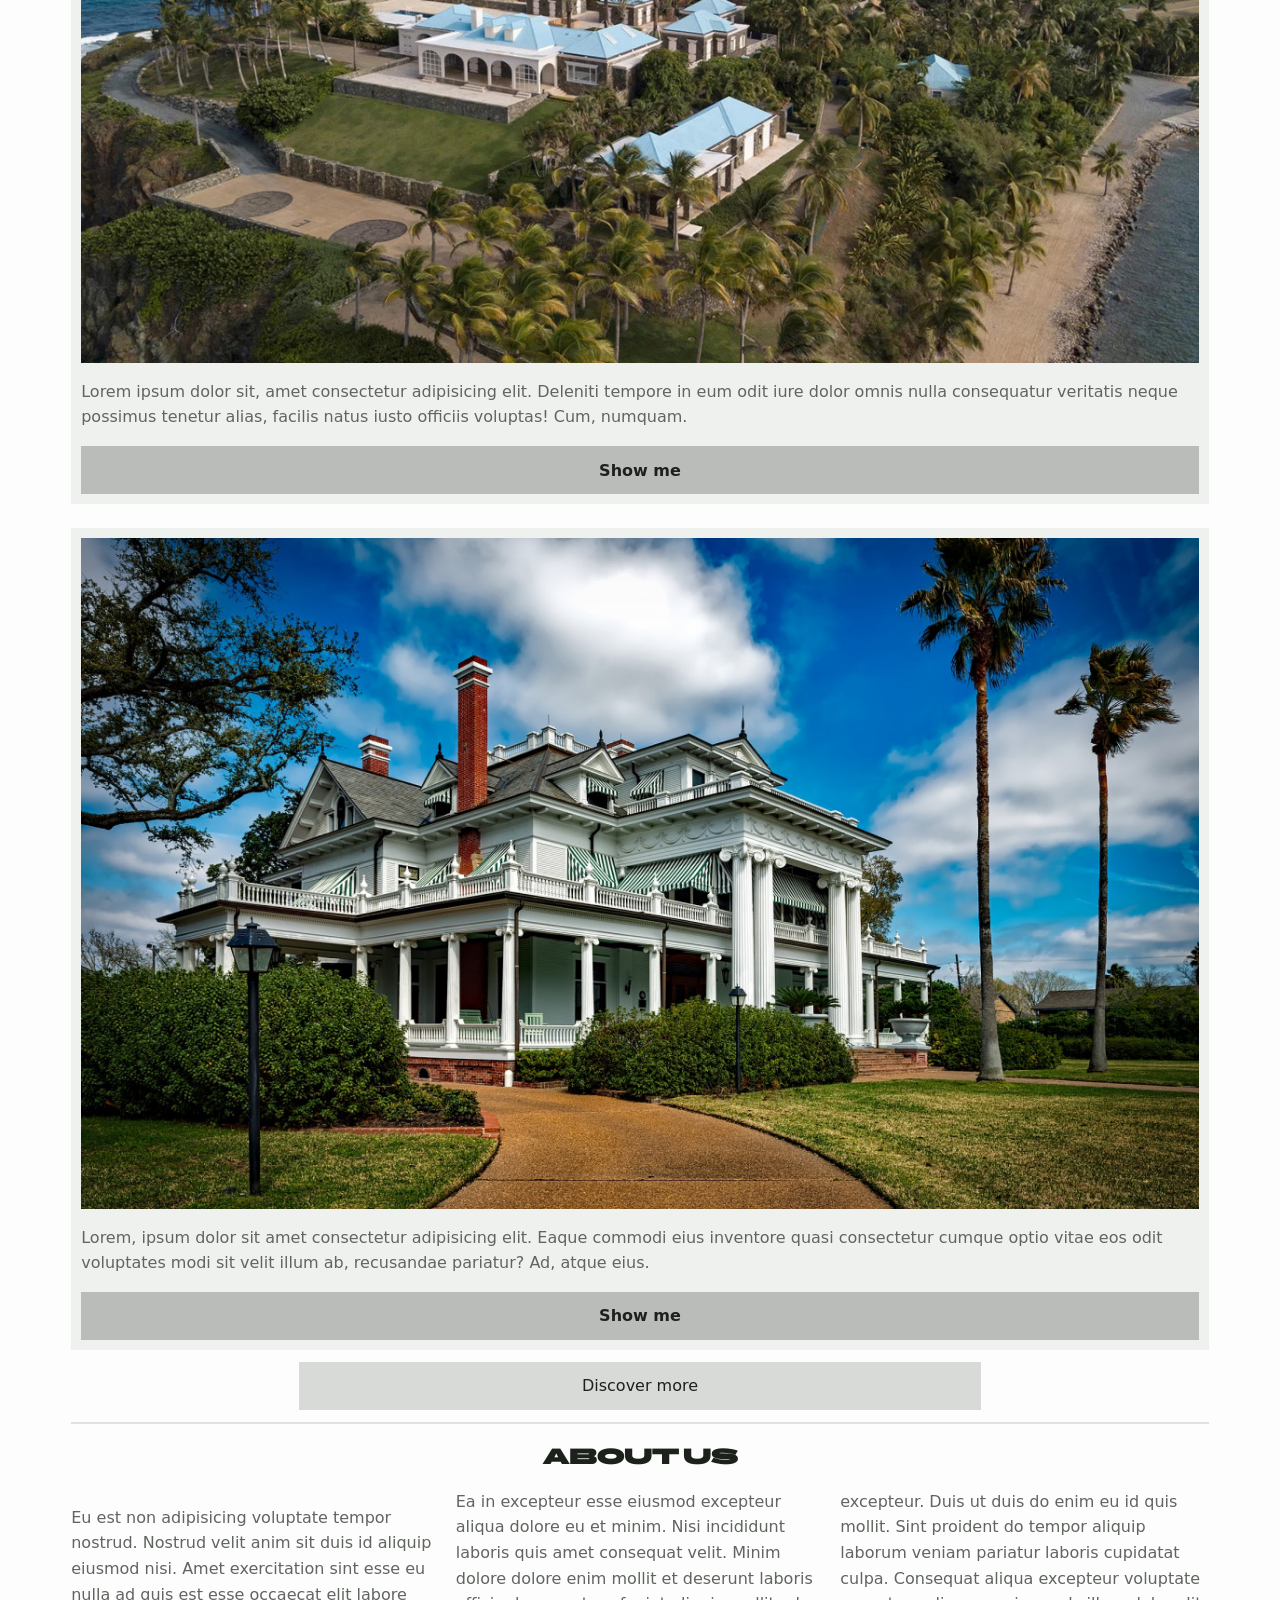
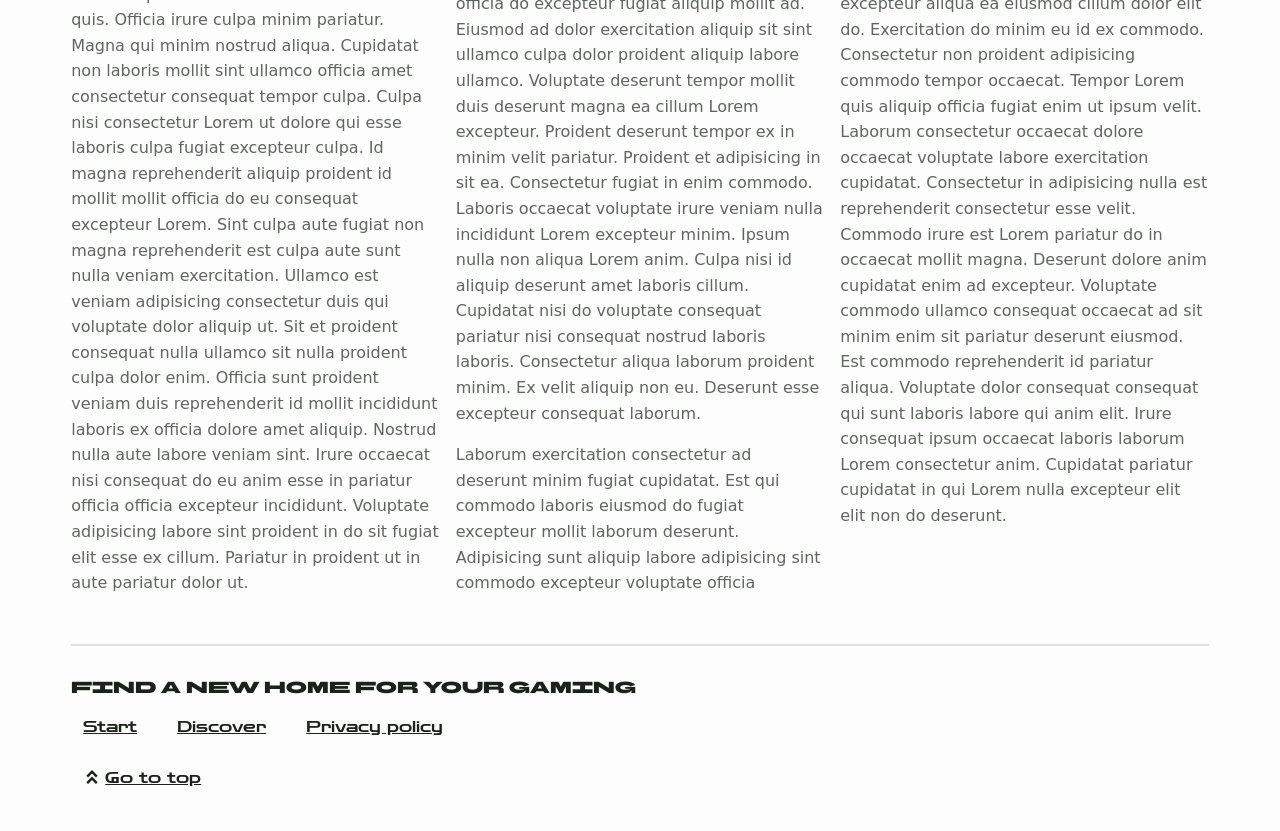
==== commit 3eb9861d: "Change images" ====
--- a/index.html
+++ b/index.html
@@ -44,7 +44,11 @@
 
 				<div class="card-holder">
 					<div class="card">
-						<img src="images/white-house.jpg" alt="" />
+						<img
+							loading="lazy"
+							src="images/white-house.jpg"
+							alt="White House"
+						/>
 						<div>
 							<p>
 								Lorem ipsum dolor sit amet, consectetur
@@ -62,7 +66,11 @@
 						</div>
 					</div>
 					<div class="card">
-						<img src="images/little-saint-james.webp" alt="" />
+						<img
+							loading="lazy"
+							src="images/little-saint-james.jpg"
+							alt="Little Saint James"
+						/>
 						<div>
 							<p>
 								Lorem ipsum dolor sit, amet consectetur
@@ -79,7 +87,11 @@
 						</div>
 					</div>
 					<div class="card">
-						<img src="images/historic-palm-trees.jpg" alt="" />
+						<img
+							loading="lazy"
+							src="images/historic-palm-trees.jpg"
+							alt="Historic Palm Trees"
+						/>
 						<div>
 							<p>
 								Lorem, ipsum dolor sit amet consectetur
--- a/styles/global.css
+++ b/styles/global.css
@@ -18,6 +18,23 @@
 
 	--title-font-family: "BBH Bartle", sans-serif, system-ui;
 	--nav-font-family: "Zen Dots", sans-serif, system-ui;
+}
+
+@media (prefers-color-scheme: light) {
+	:root {
+		--olive-1: #fcfdfc;
+		--olive-2: #f8faf8;
+		--olive-3: #eff1ef;
+		--olive-4: #e7e9e7;
+		--olive-5: #dfe2df;
+		--olive-6: #d7dad7;
+		--olive-7: #cccfcc;
+		--olive-8: #b9bcb8;
+		--olive-9: #898e87;
+		--olive-10: #7f847d;
+		--olive-11: #60655f;
+		--olive-12: #1d211c;
+	}
 }
 
 @media (color-gamut: p3) {
@@ -178,21 +195,21 @@
 	display: flex;
 	align-items: center;
 	padding: 12px 24px;
-	background-color: var(--olive-4);
+	background-color: var(--olive-6);
 	color: var(--olive-12);
 	text-decoration: none;
 	min-height: 24px;
 }
 
 .btn:hover {
-	background-color: var(--olive-3);
+	background-color: var(--olive-5);
 }
 
 .btn-primary {
 	font-weight: 700;
-	background-color: var(--olive-10);
+	background-color: var(--olive-8);
 }
 
 .btn-primary:hover {
-	background-color: var(--olive-9);
-}
+	background-color: var(--olive-7);
+}
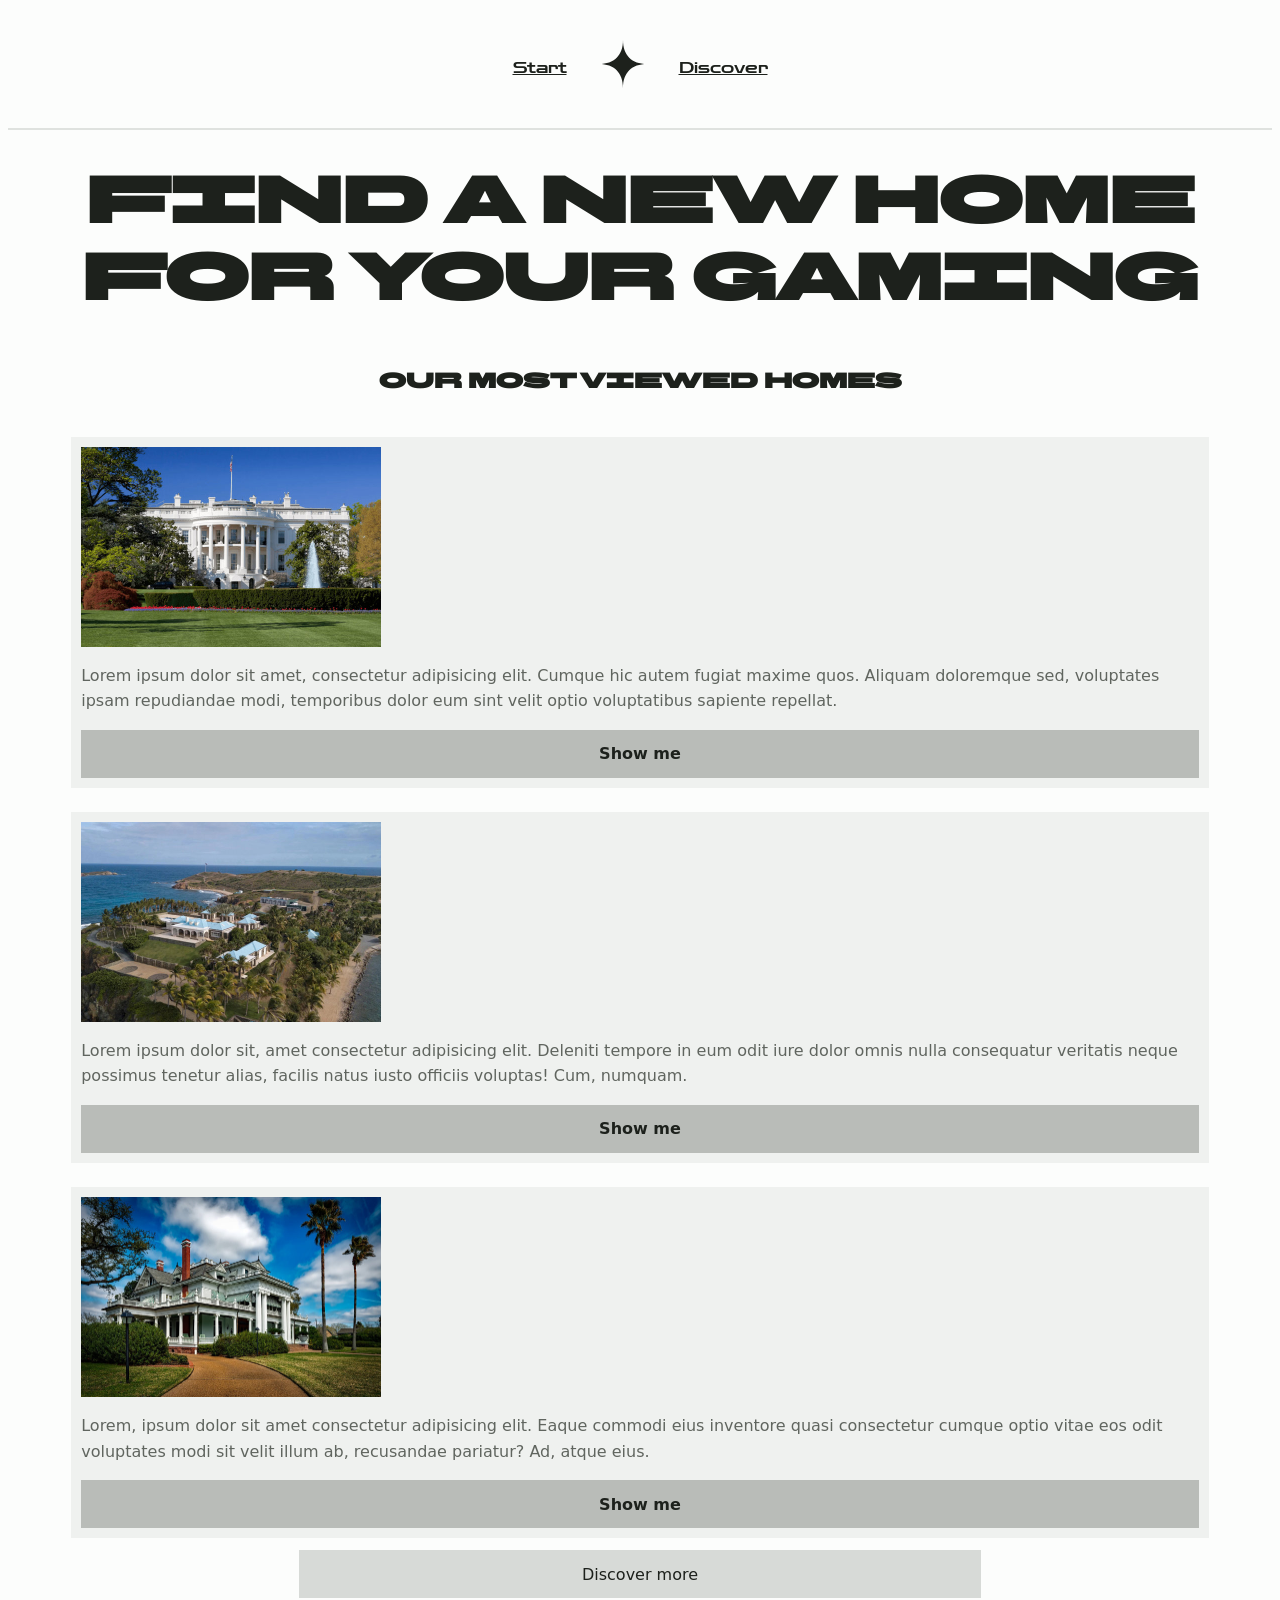
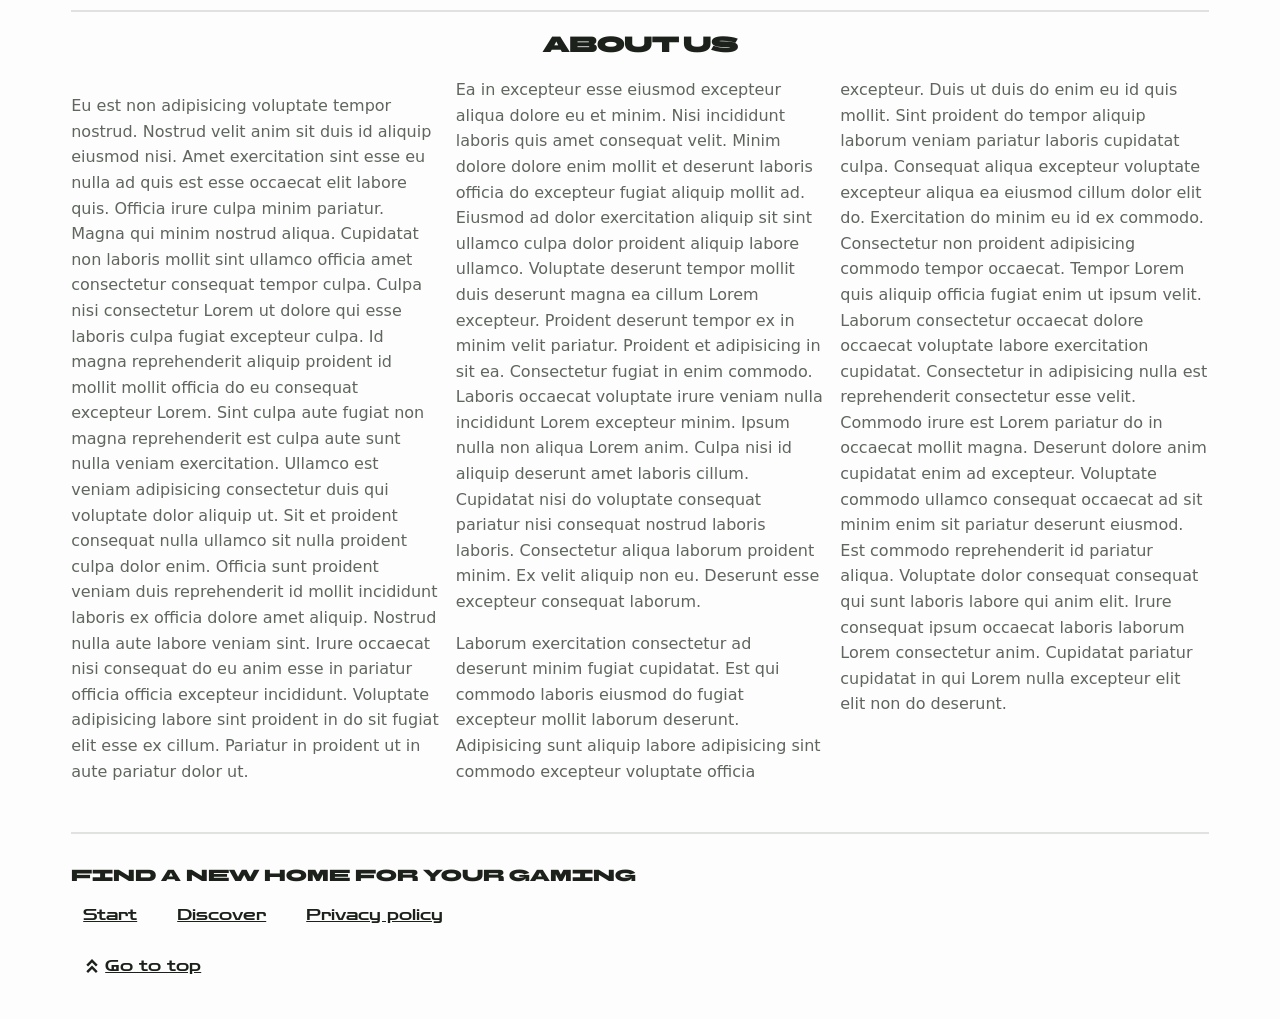
==== commit 43fee6a3: "Hardcode width and height on images" ====
--- a/index.html
+++ b/index.html
@@ -48,6 +48,8 @@
 							loading="lazy"
 							src="images/white-house.jpg"
 							alt="White House"
+							height="200"
+							width="300"
 						/>
 						<div>
 							<p>
@@ -70,6 +72,8 @@
 							loading="lazy"
 							src="images/little-saint-james.jpg"
 							alt="Little Saint James"
+							height="200"
+							width="300"
 						/>
 						<div>
 							<p>
@@ -91,6 +95,8 @@
 							loading="lazy"
 							src="images/historic-palm-trees.jpg"
 							alt="Historic Palm Trees"
+							height="200"
+							width="300"
 						/>
 						<div>
 							<p>
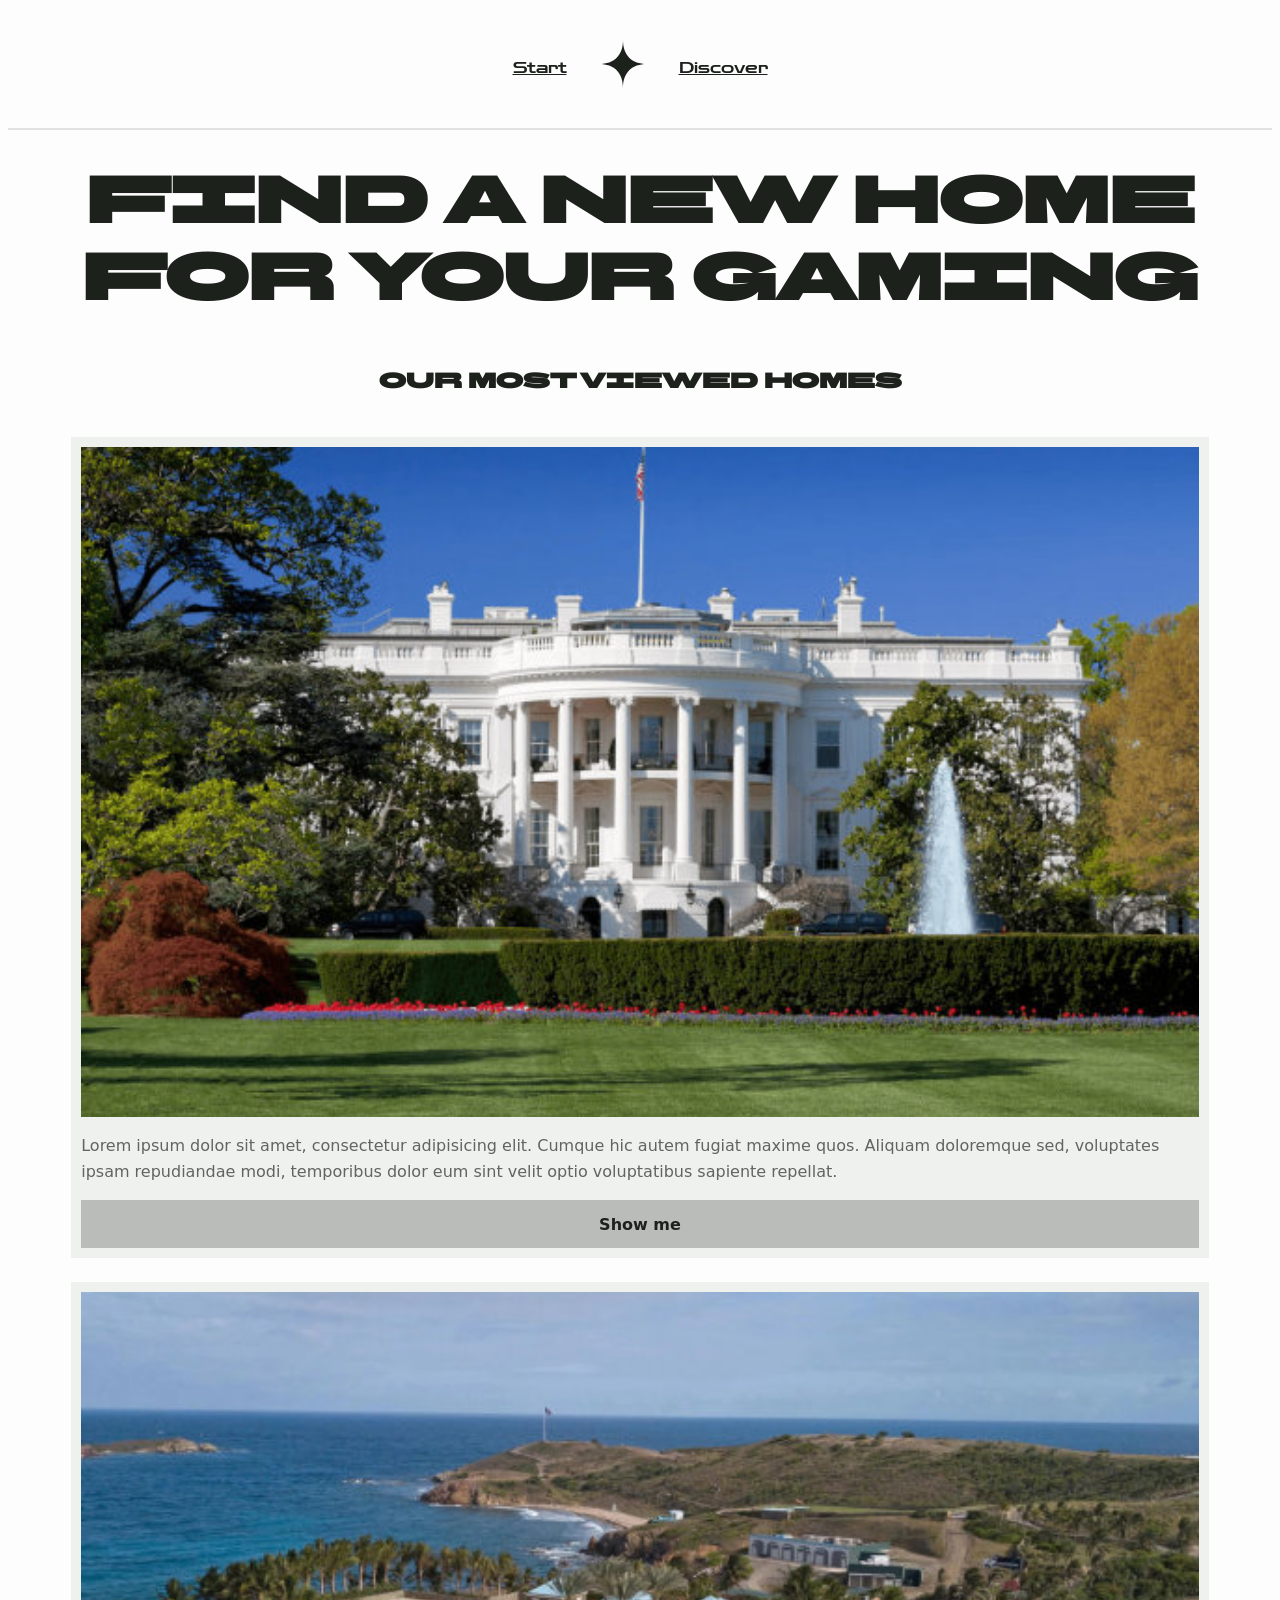
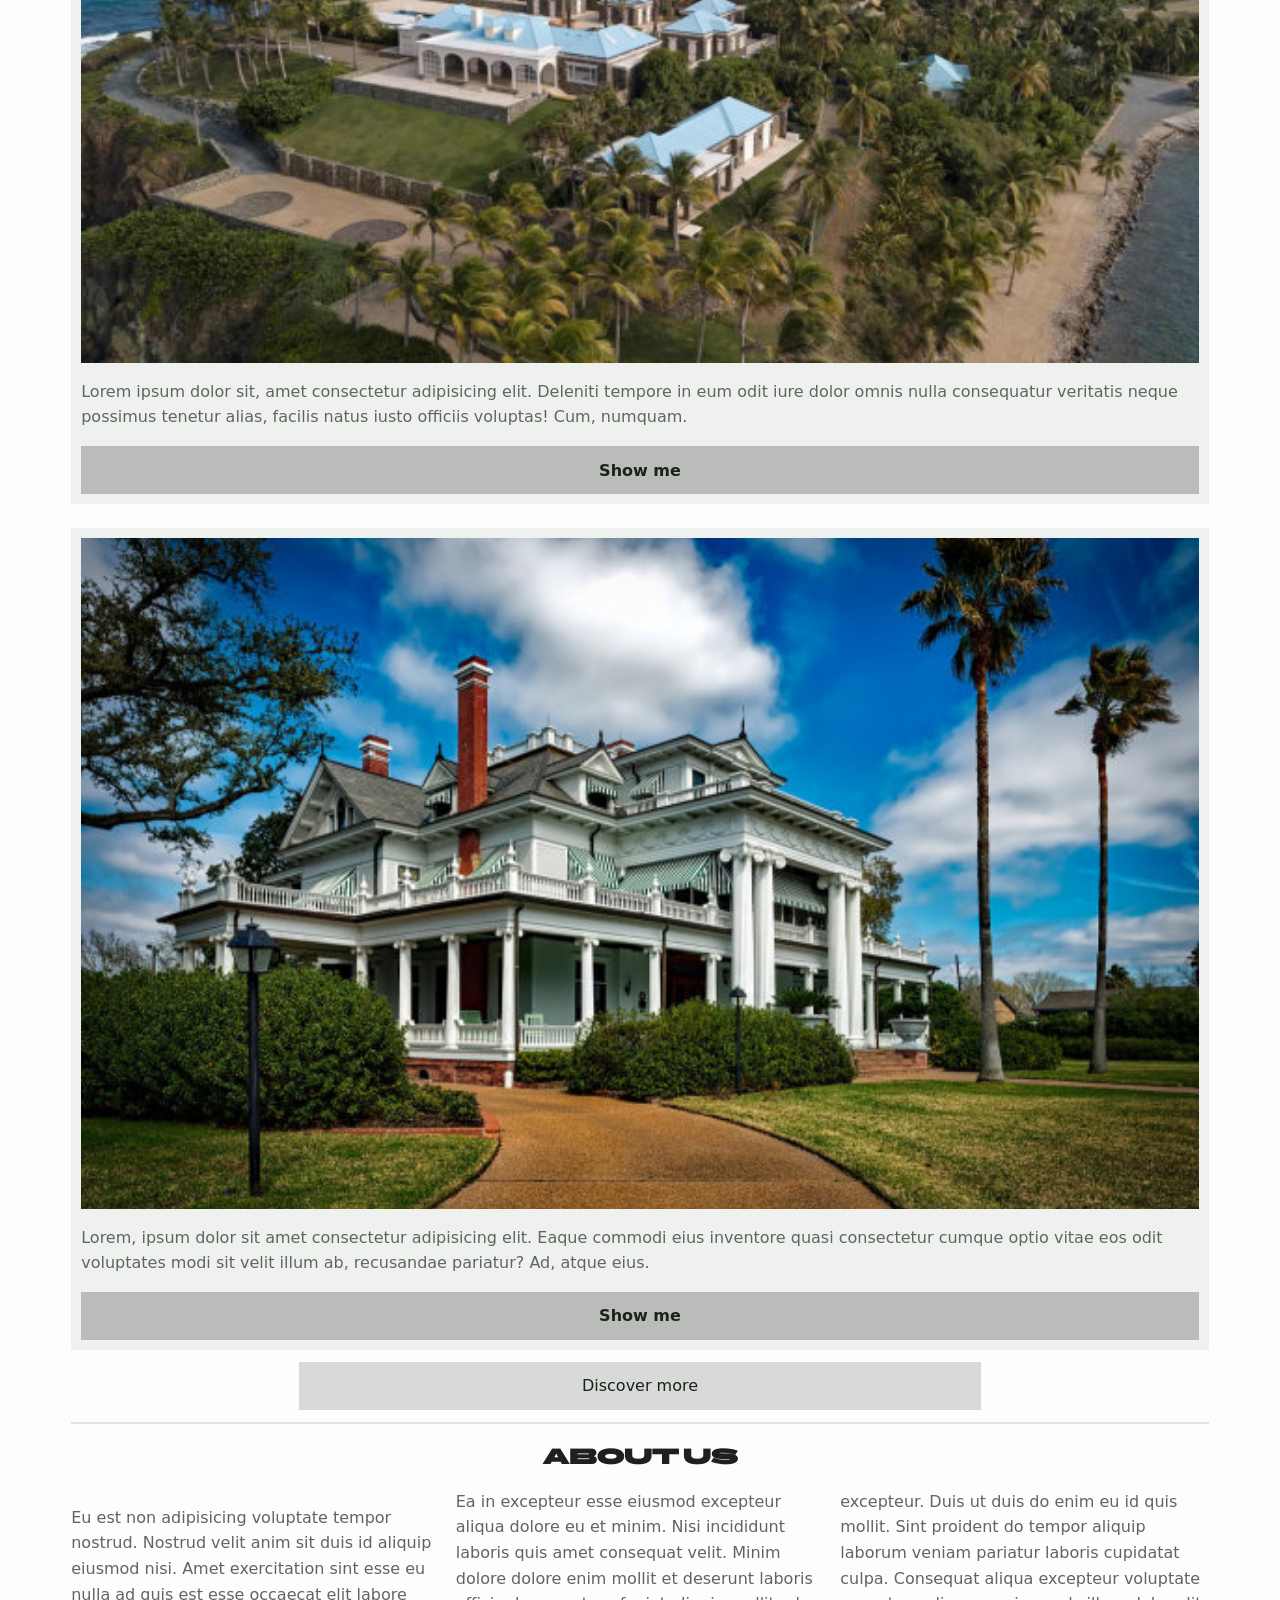
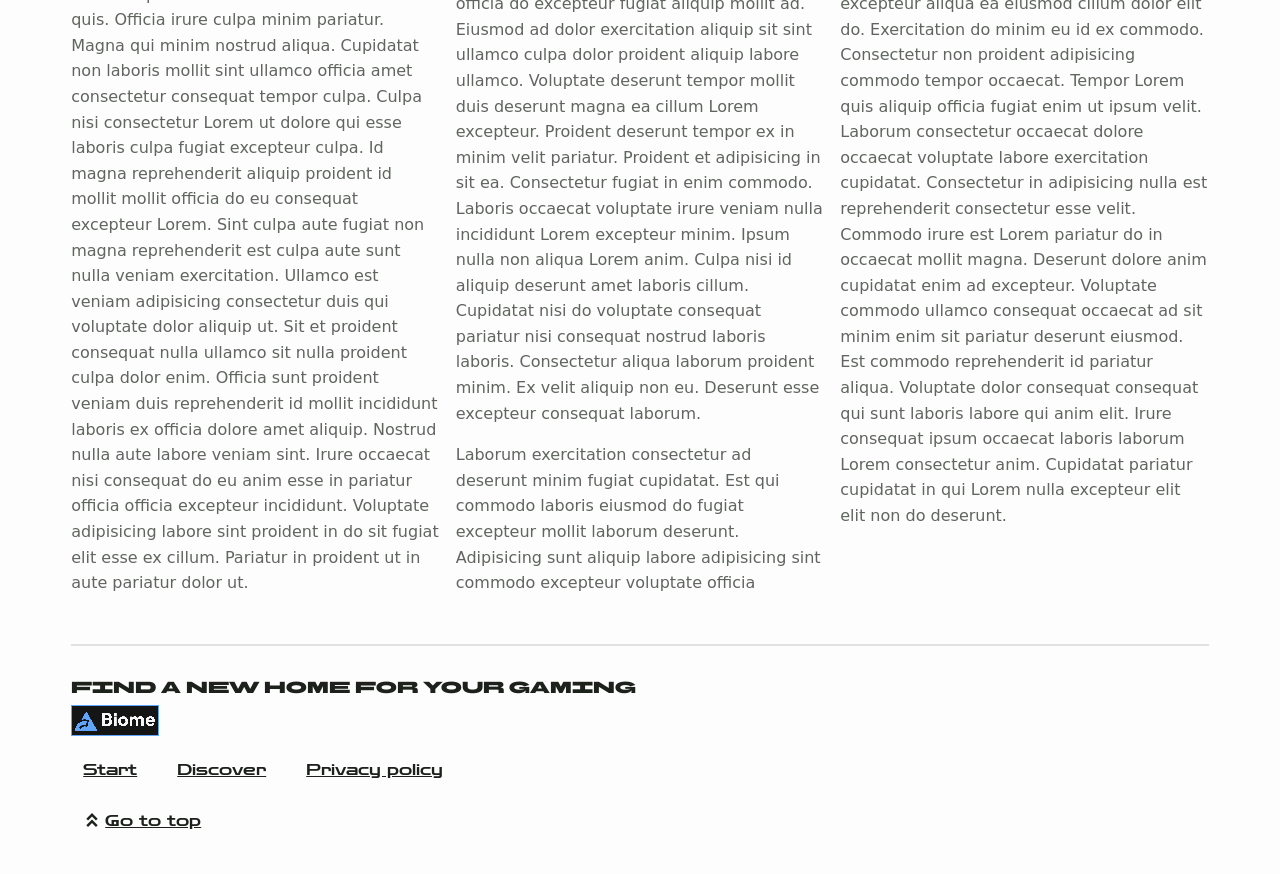
==== commit f36e20ff: "add biome badge" ====
--- a/index.html
+++ b/index.html
@@ -48,8 +48,6 @@
 							loading="lazy"
 							src="images/white-house.jpg"
 							alt="White House"
-							height="200"
-							width="300"
 						/>
 						<div>
 							<p>
@@ -72,8 +70,6 @@
 							loading="lazy"
 							src="images/little-saint-james.jpg"
 							alt="Little Saint James"
-							height="200"
-							width="300"
 						/>
 						<div>
 							<p>
@@ -95,8 +91,6 @@
 							loading="lazy"
 							src="images/historic-palm-trees.jpg"
 							alt="Historic Palm Trees"
-							height="200"
-							width="300"
 						/>
 						<div>
 							<p>
@@ -200,6 +194,9 @@
 		</main>
 		<footer>
 			<div class="slogan">Find a new home for your gaming</div>
+			<div class="badges">
+				<img src="/badges/biome.png" alt="Checked with Biome" />
+			</div>
 			<div class="links">
 				<a href="/">Start</a>
 				<a href="/homes.html">Discover</a>
